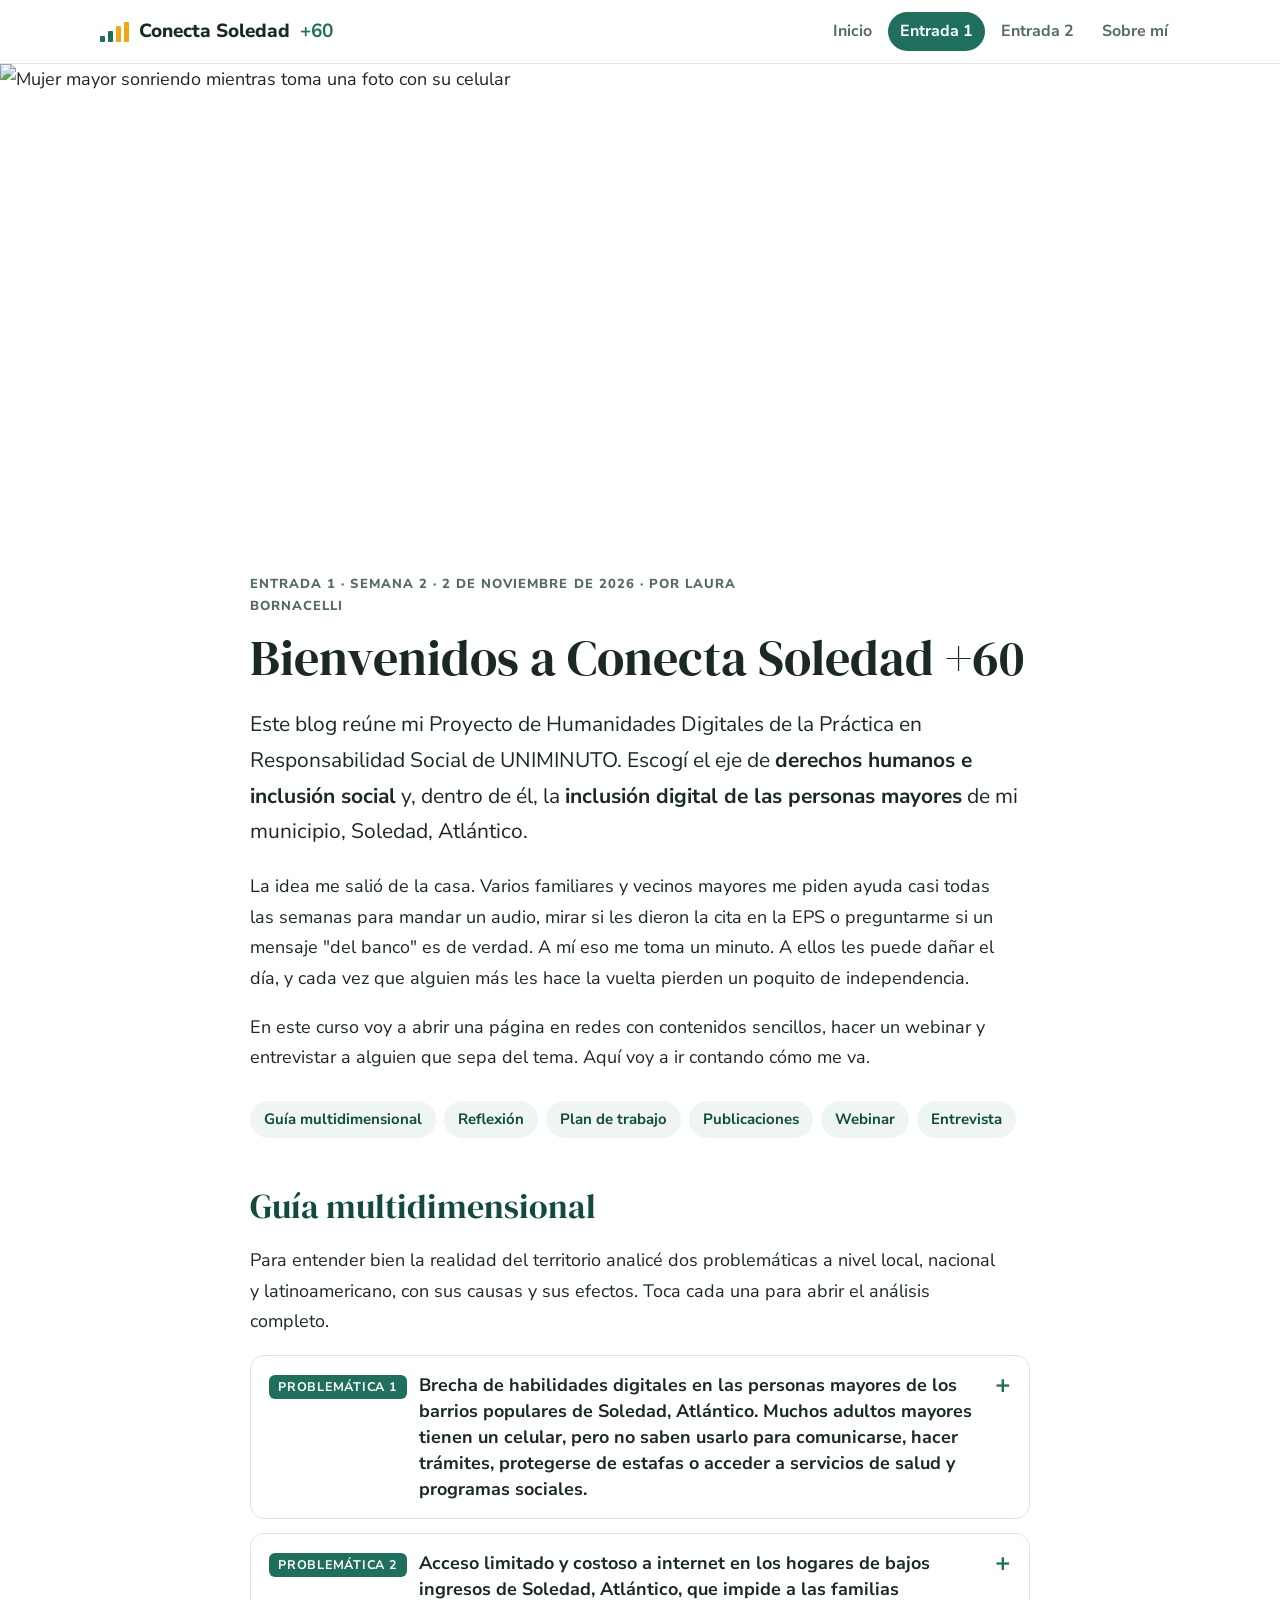
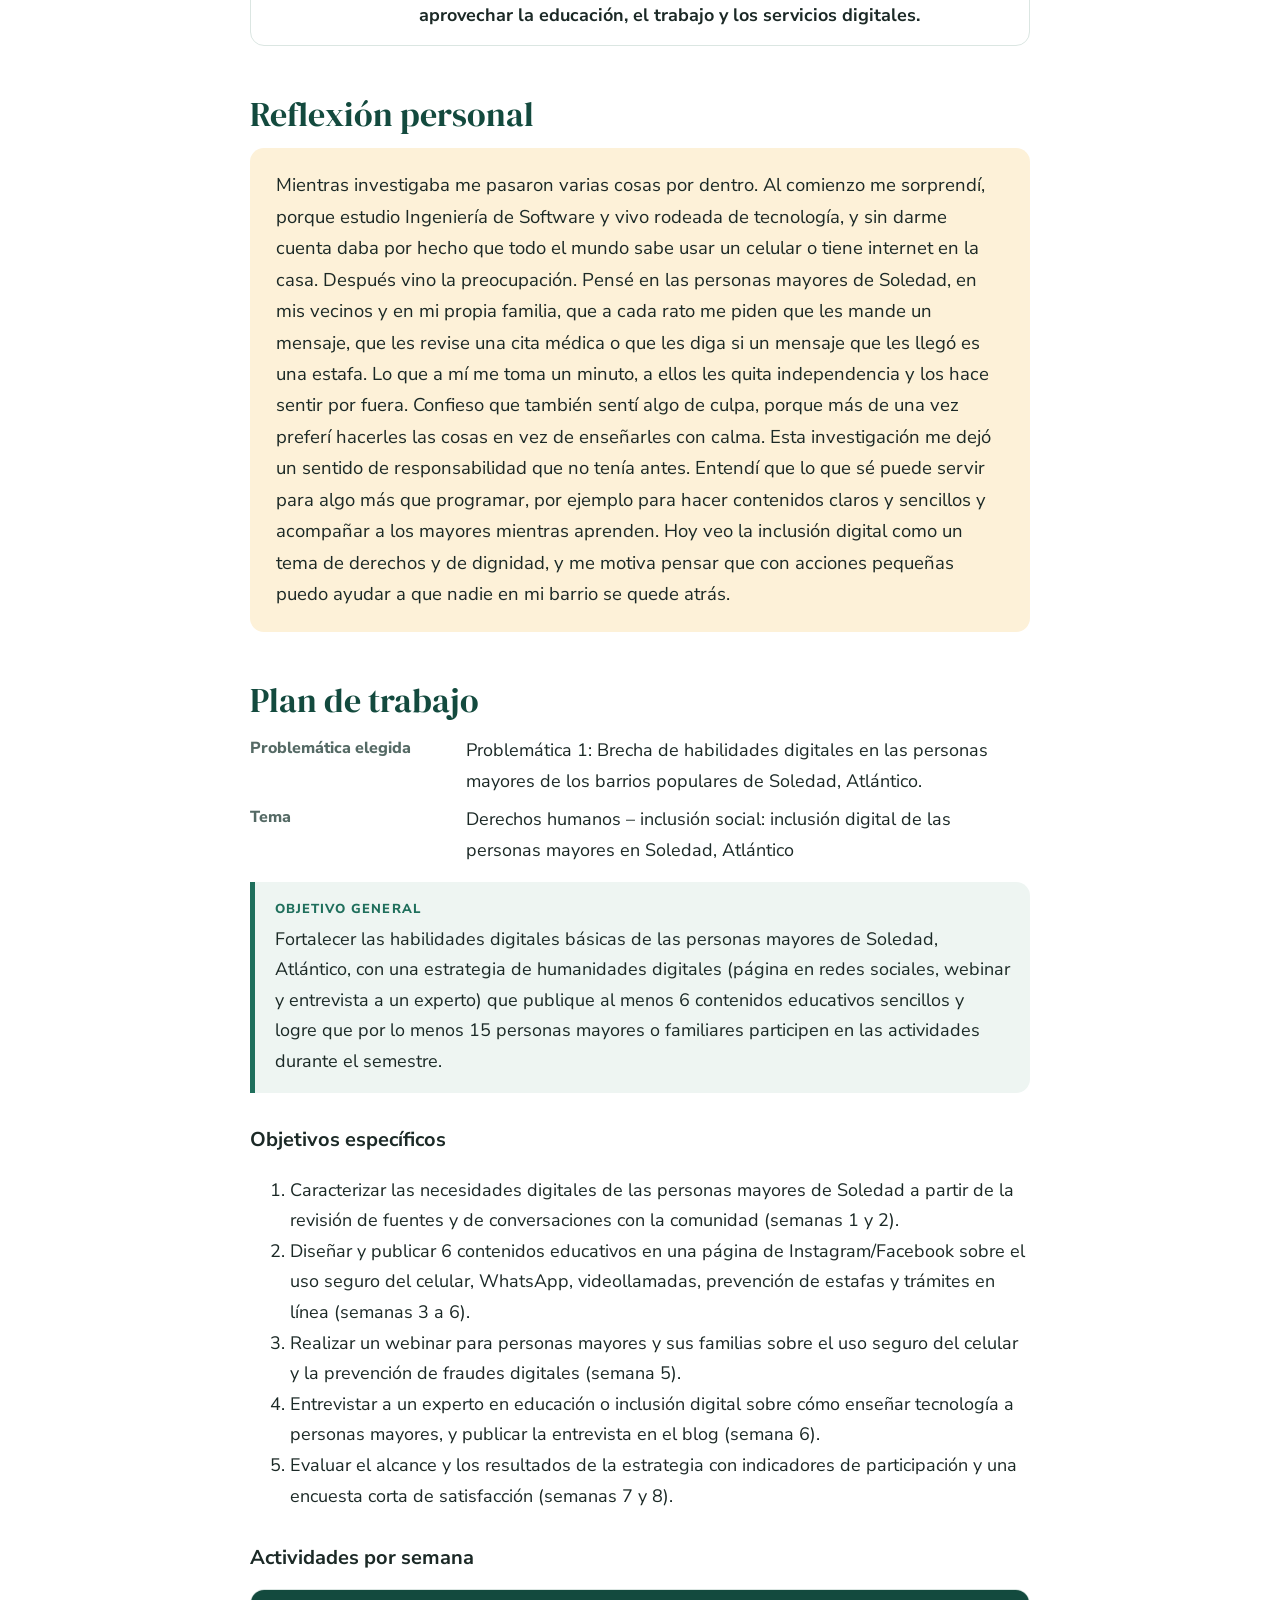
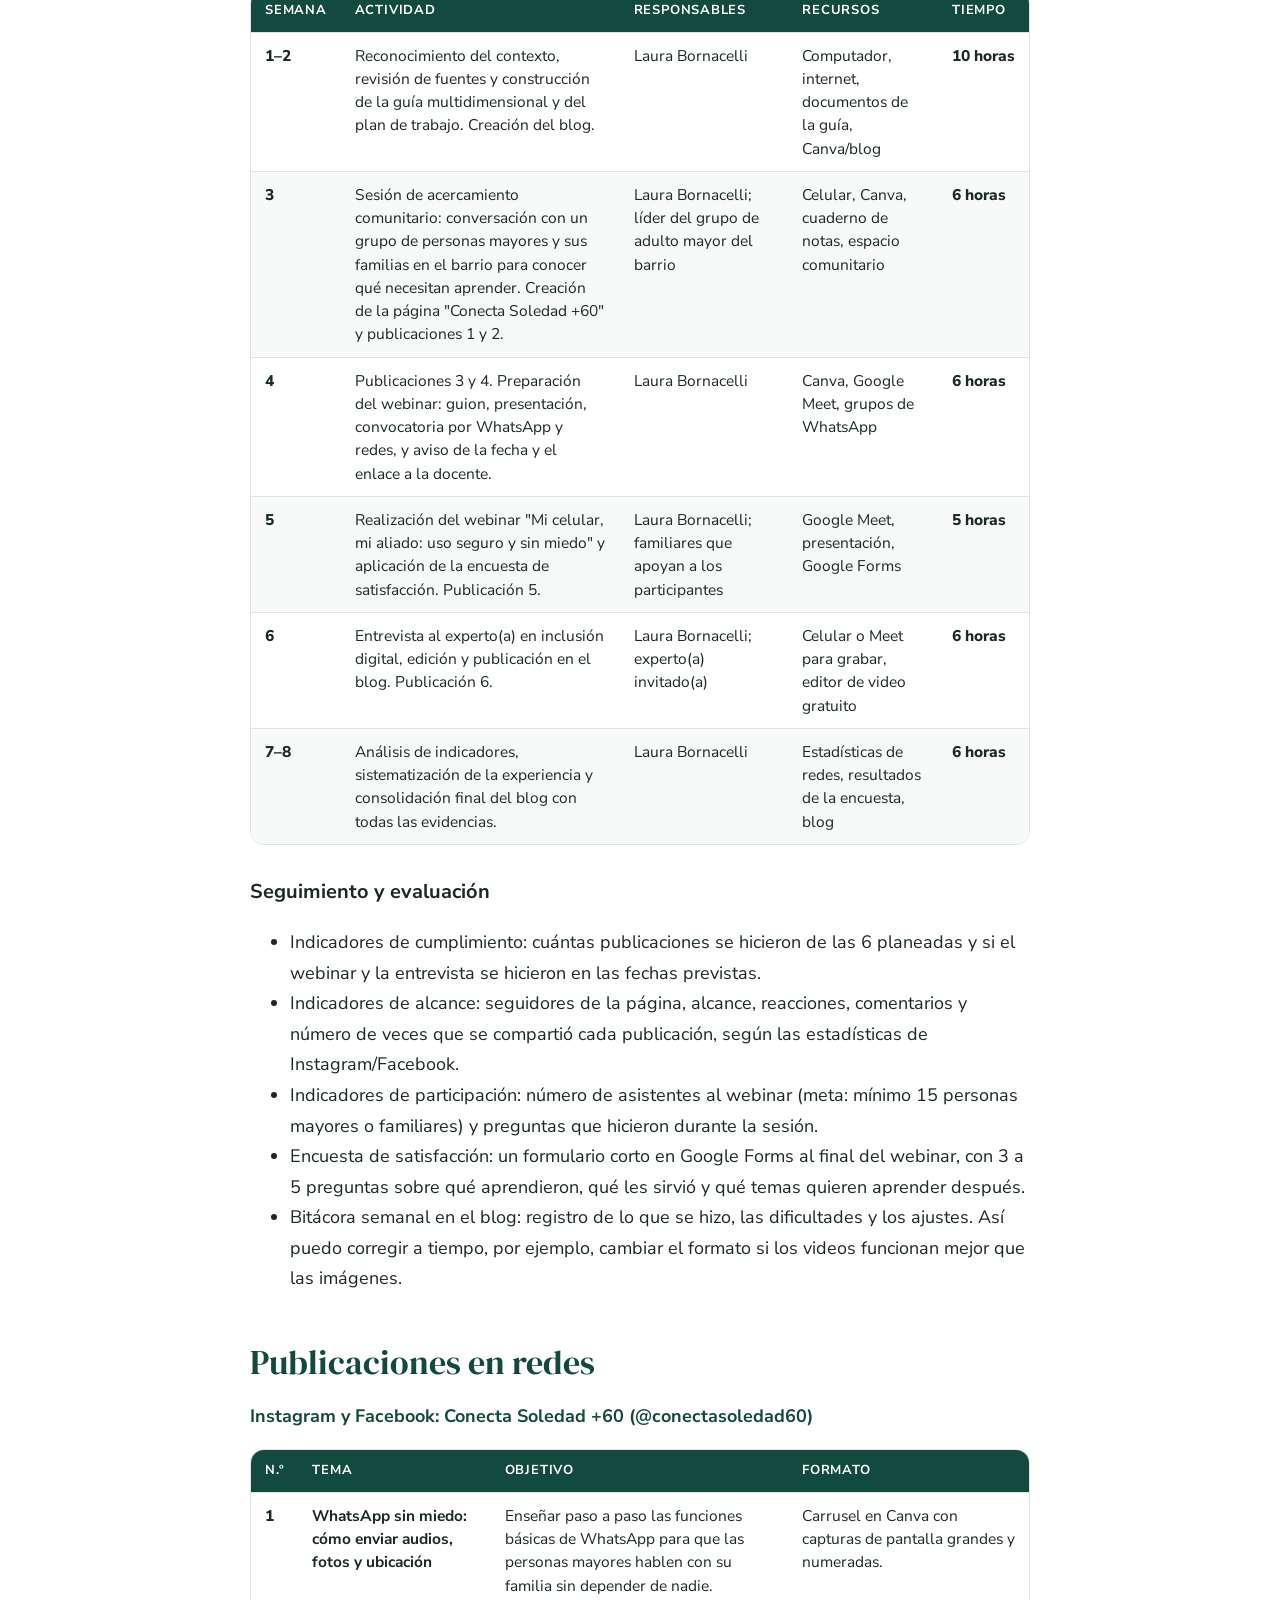
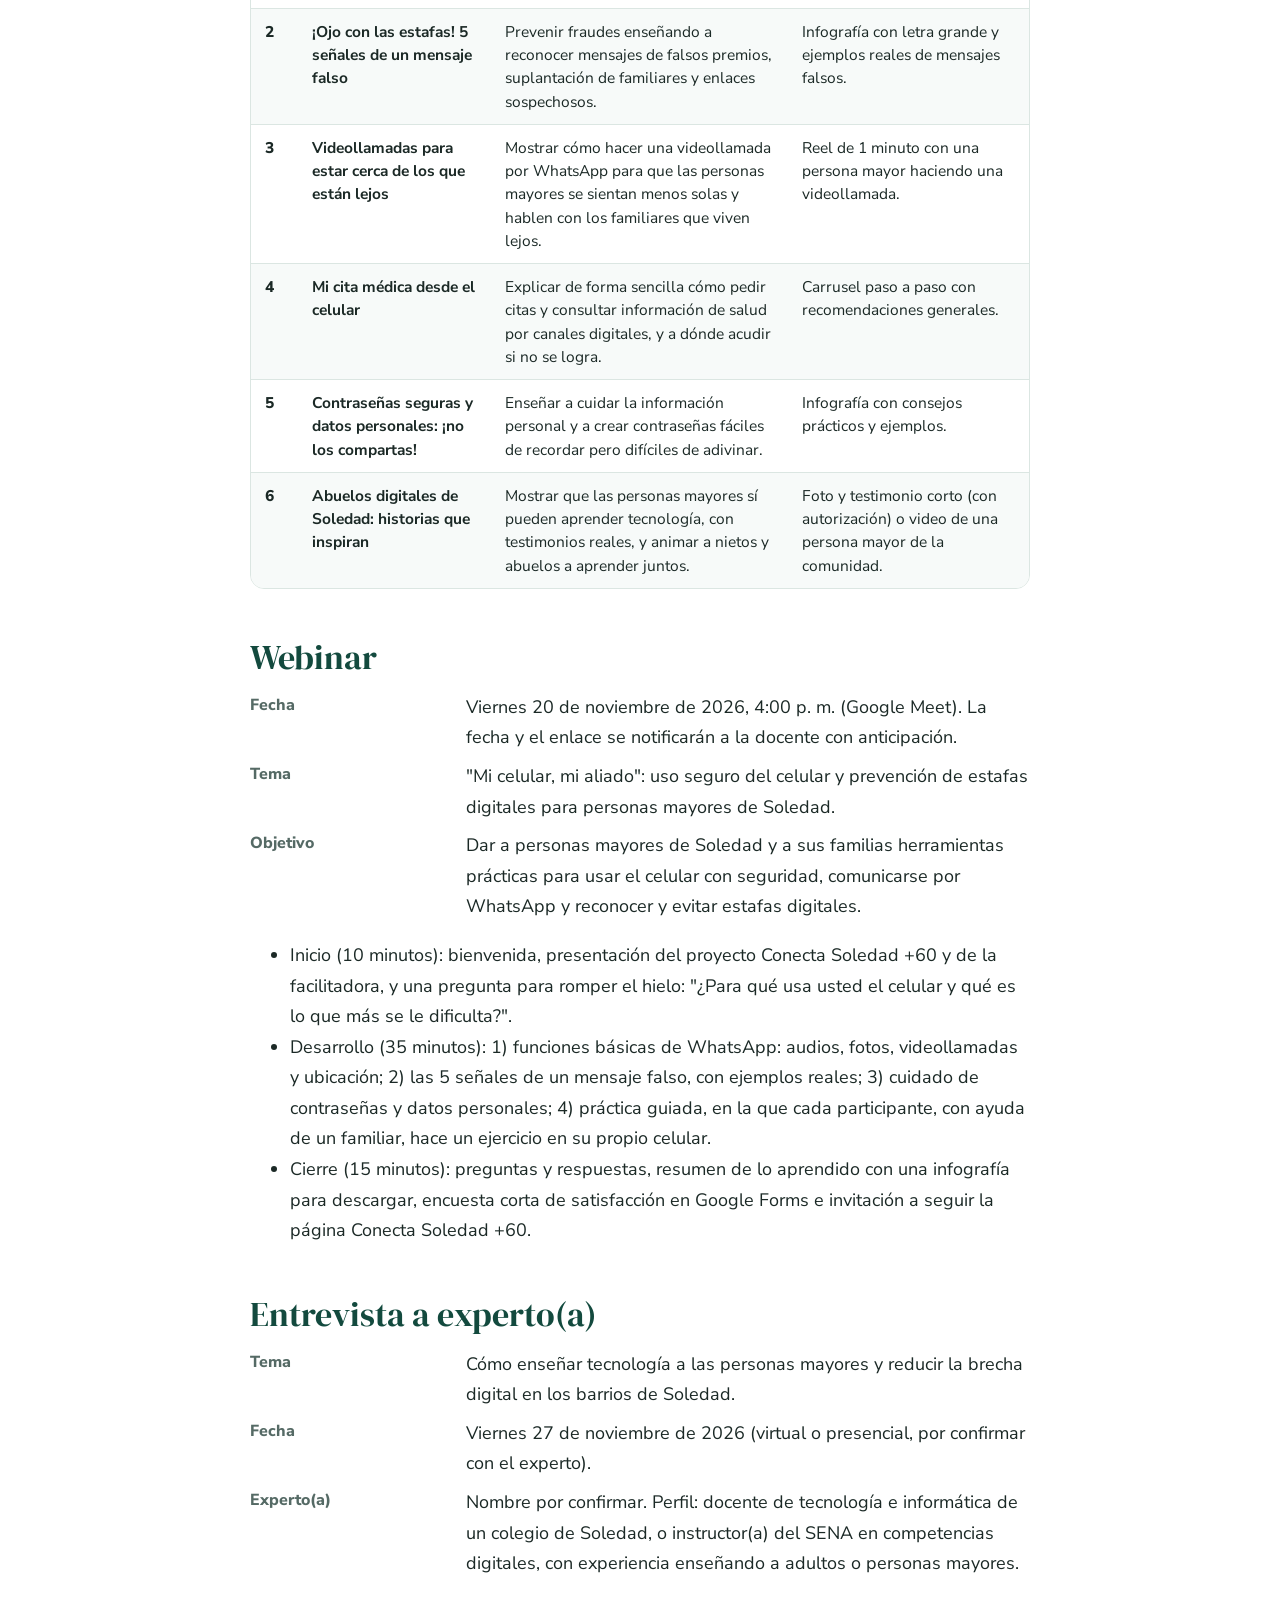
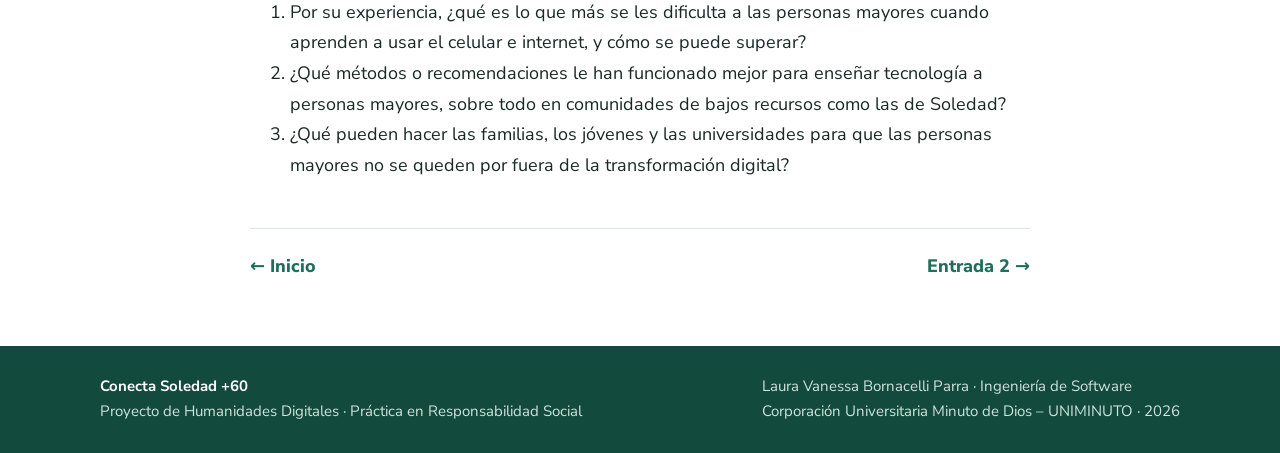
==== entrada-1.html @ 332c77a0 "Add files via upload" ====
<!doctype html>
<html lang="es">
<head>
<meta charset="utf-8">
<meta name="viewport" content="width=device-width, initial-scale=1">
<title>Entrada 1 · Conecta Soledad +60</title>
<meta name="description" content="Presentación del proyecto, guía multidimensional y plan de trabajo.">
<link rel="icon" href="img/avatar-laura.svg">
<link rel="preconnect" href="https://fonts.googleapis.com">
<link rel="preconnect" href="https://fonts.gstatic.com" crossorigin>
<link rel="stylesheet" href="https://fonts.googleapis.com/css2?family=DM+Serif+Display&family=Nunito+Sans:opsz,wght@6..12,400;6..12,600;6..12,700;6..12,800&display=swap">
<link rel="stylesheet" href="styles.css">
</head>
<body><header class="topbar"><div class="container topbar-in">
<a class="logo" href="index.html"><span class="signal" aria-hidden="true"><i></i><i></i><i></i><i></i></span>Conecta Soledad <b>+60</b></a>
<nav aria-label="Principal"><a href="index.html">Inicio</a><a href="entrada-1.html" aria-current="page">Entrada 1</a><a href="entrada-2.html">Entrada 2</a><a href="index.html#sobre-mi">Sobre mí</a></nav></div></header>
<header class="post-hero"><img src="img/adulta-mayor-celular.jpg" alt="Mujer mayor sonriendo mientras toma una foto con su celular"></header>
<main class="container post">
  <p class="meta">Entrada 1 · Semana 2 · 2 de noviembre de 2026 · Por Laura Bornacelli</p>
  <h1 class="post-title">Bienvenidos a Conecta Soledad +60</h1>
  <p class="lede">Este blog reúne mi Proyecto de Humanidades Digitales de la Práctica en Responsabilidad Social de UNIMINUTO. Escogí el eje de <strong>derechos humanos e inclusión social</strong> y, dentro de él, la <strong>inclusión digital de las personas mayores</strong> de mi municipio, Soledad, Atlántico.</p>
  <p>La idea me salió de la casa. Varios familiares y vecinos mayores me piden ayuda casi todas las semanas para mandar un audio, mirar si les dieron la cita en la EPS o preguntarme si un mensaje "del banco" es de verdad. A mí eso me toma un minuto. A ellos les puede dañar el día, y cada vez que alguien más les hace la vuelta pierden un poquito de independencia.</p>
  <p>En este curso voy a abrir una página en redes con contenidos sencillos, hacer un webinar y entrevistar a alguien que sepa del tema. Aquí voy a ir contando cómo me va.</p>

  <nav class="toc" aria-label="En esta entrada"><a href="#guia">Guía multidimensional</a><a href="#reflexion">Reflexión</a><a href="#plan">Plan de trabajo</a><a href="#publicaciones">Publicaciones</a><a href="#webinar">Webinar</a><a href="#entrevista">Entrevista</a></nav>

  <h2 id="guia">Guía multidimensional</h2>
  <p>Para entender bien la realidad del territorio analicé dos problemáticas a nivel local, nacional y latinoamericano, con sus causas y sus efectos. Toca cada una para abrir el análisis completo.</p>
  <details class="prob"><summary><span class="chip">Problemática 1</span><span>Brecha de habilidades digitales en las personas mayores de los barrios populares de Soledad, Atlántico. Muchos adultos mayores tienen un celular, pero no saben usarlo para comunicarse, hacer trámites, protegerse de estafas o acceder a servicios de salud y programas sociales.</span></summary><div class="prob-body"><h4>Análisis a nivel local</h4><p>Soledad es el segundo municipio con más habitantes del Atlántico y forma parte del área metropolitana de Barranquilla. Según las proyecciones del DANE con base en el Censo de 2018, en 2025 el municipio tiene cerca de 722.845 habitantes, y 85.724 de ellos tienen 60 años o más, es decir, alrededor del 11,9 % de la población (Telencuestas, 2025). Esa cifra la veo todos los días en mi barrio: abuelas y abuelos con ingresos bajos, muchas veces cuidando a los nietos, que usan el celular casi solo para recibir llamadas o para ver los mensajes que alguien más les abre.</p>
<p>Aquí el celular llegó a casi todas las casas, pero saber usarlo no llegó al mismo tiempo. En las filas de los bancos, de las EPS o de la alcaldía es normal ver a una persona mayor pidiéndole a un desconocido que le ayude a revisar un mensaje, bajar una aplicación o leer un código de verificación. Eso es más que una incomodidad. Por esa dependencia pierden citas médicas, no se enteran a tiempo de los pagos de subsidios y caen en estafas por llamada o por WhatsApp, que en la región Caribe se han vuelto muy comunes.</p>
<p>Un ejemplo claro es la manera como se manejan los programas sociales en el municipio. En 2024, la Alcaldía de Soledad hizo jornadas de inscripción al programa de adulto mayor en cada barrio, con la estrategia &quot;Pisando Firme&quot; de la Secretaría de Gestión Social, y atendió de forma presencial en canchas y espacios comunitarios (El Heraldo, 2024). Me parece una buena decisión, porque lleva el Estado hasta la comunidad. Pero también deja ver algo: muchas personas mayores no podrían hacer ese trámite por internet. Mientras el país pasa a lo digital los servicios de salud, pensiones, subsidios y bancos, quienes no manejan estas herramientas se van quedando atrás.</p>
<p>Los datos del departamento muestran que el acceso todavía está incompleto. Según la Encuesta Nacional de Calidad de Vida 2024 del DANE, en el Atlántico alrededor del 58,9 % de los hogares tiene conexión a internet, mientras que el promedio nacional es de 65,6 % (DANE, 2025). Dicho de otra forma, cerca de cuatro de cada diez hogares del departamento no tienen internet fijo ni móvil en la casa. En un municipio como Soledad, con tanta gente y con tantos barrios de estratos 1 y 2, la falta de conexión se suma a la falta de habilidades, y el golpe es más duro para quienes ya tienen menos oportunidades.</p>
<p>Hay que reconocer que también existen esfuerzos del Estado. De acuerdo con el Ministerio TIC, Soledad tiene 4.804 hogares conectados por el programa Mi Casa Bacana Digital y ha recibido 823 computadores y 18 laboratorios de innovación para colegios (MinTIC, 2026). El problema es que esos programas piensan sobre todo en los hogares y en los estudiantes. Las personas mayores casi nunca son el centro. Una abuela puede vivir en una casa con internet y aun así no saber hacer una videollamada, ver el resultado de un examen o darse cuenta de que un mensaje es falso. Sunkel y Ullmann (2019) lo dicen claramente: tener acceso en el hogar no garantiza el uso.</p>
<p>De lo que pude revisar, saco cuatro hallazgos sobre Soledad. El primero es la dependencia. Muchas personas mayores necesitan a un hijo, a un nieto o a un vecino para cualquier gestión en el celular, y eso les quita autonomía y privacidad, porque terminan entregando contraseñas y datos personales. El segundo es el riesgo de estafa: si no reconocen un enlace sospechoso, un falso premio o un mensaje de alguien que se hace pasar por un familiar, son presa fácil. El tercero es el aislamiento. Quien no sabe hacer una videollamada pierde contacto con los hijos o nietos que se fueron a otra ciudad o a otro país, algo muy frecuente en una población que ha vivido desplazamiento y migración. El cuarto es que quedan por fuera de servicios, porque las citas médicas, las autorizaciones, los certificados y los pagos se hacen cada vez más por aplicaciones y páginas web.</p>
<p>Hay además un lado emocional que no se puede dejar por fuera. Cuando uno habla con personas mayores, es común oír cosas como &quot;eso no es para mí&quot;, &quot;ya estoy muy viejo para aprender&quot; o &quot;me da miedo dañar el celular&quot;. Ese miedo y la poca confianza en sí mismos pesan tanto como no tener plan de datos. Por eso no veo esta problemática como algo puramente técnico. Tiene que ver con la dignidad de las personas, con sus derechos y con su participación en la vida social.</p>
<p>La Ruta de Innovación Social de UNIMINUTO plantea que el primer paso para cambiar una realidad es entender el problema junto con la comunidad que lo vive, teniendo en cuenta lo que saben y lo que de verdad necesitan (Pacheco Duarte et al., 2022). En Soledad, eso significa escuchar a las personas mayores, a sus familias y a los líderes de los grupos de adulto mayor de los barrios para saber qué quieren aprender primero. Reyna Cruz et al. (2019) también explican que los problemas sociales son complejos y necesitan la mirada de varias disciplinas. En este caso se juntan varias: la ingeniería de software conoce las herramientas y sabe si son fáciles de usar; la gerontología explica cómo aprenden las personas mayores; la comunicación ayuda a hacer mensajes claros, y el derecho recuerda que el acceso a la información es un derecho humano.</p>
<p>Para cerrar este análisis local, creo que la brecha digital de las personas mayores en Soledad no se explica por la falta de aparatos. Lo que más falta es saber usarlos, sentirse capaz y tener a alguien que acompañe con paciencia. Eso les quita autonomía, los pone en riesgo y los aleja de servicios básicos. A la vez, abre una oportunidad concreta: desde las humanidades digitales y la responsabilidad social universitaria se pueden hacer contenidos sencillos, cercanos y con el lenguaje de la gente del barrio, que ayuden a acortar esa distancia.</p>
<h4>Análisis a nivel nacional</h4><p>En Colombia la conectividad ha crecido bastante en los últimos diez años, pero el avance no ha sido igual para todas las edades, regiones e ingresos. Según el boletín técnico de Tecnologías de la Información y las Comunicaciones en hogares del DANE, en 2024 el 65,6 % de los hogares del país tenía conexión a internet. En las cabeceras municipales la cifra sube al 72,5 %, y en los centros poblados y zonas rurales dispersas baja al 41,9 % (DANE, 2025). En cuanto a las personas de cinco años y más, el 79,3 % usó internet durante el último año, así que todavía uno de cada cinco colombianos sigue desconectado.</p>
<p>Al mirar quiénes son esos desconectados, las personas mayores aparecen entre los más afectados. Un análisis de la Asociación Nacional de Instituciones Financieras (ANIF), reseñado por Bloomberg Línea, muestra que el porcentaje de mayores de 55 años sin acceso a internet bajó del 65,7 % en 2018 al 41,2 % en 2024 (Suárez, 2025). Es un avance grande, pero también quiere decir que cuatro de cada diez personas de ese grupo siguen sin conectarse, mucho más que los jóvenes y los adultos en edad de trabajar.</p>
<p>Cuando se miden las habilidades, y no solo el acceso, el problema se ve todavía más. El mismo análisis dice que en 2024 solo el 15,8 % de los mayores de 55 años sabía usar el comando de copiar y pegar, y apenas el 9,4 % sabía usar fórmulas en una hoja de cálculo. Entre los jóvenes de 18 a 24 años, esas habilidades superan el 60 % y el 42 %, respectivamente (Suárez, 2025). La brecha ya no es solo de conexión. Es de competencias, y eso impide usar la tecnología para estudiar, trabajar, hacer trámites o cuidarse en línea.</p>
<p>Las razones de la desconexión me parecieron muy reveladoras. Entre las personas de cinco años y más que no usaron internet, la razón más mencionada fue &quot;no sabe usarlo&quot;, con un 56,5 % en todo el país. Después vienen el costo (50,8 %) y no considerarlo necesario (48,9 %) (DANE, 2025). En los hogares sin conexión, el costo es la barrera principal, con un 45 %, y el 27,7 % dice que no lo considera necesario. O sea que además del problema de plata hay un problema cultural y de formación: mucha gente no le ve el valor a la tecnología porque nadie le ha mostrado cómo le puede servir en su vida diaria.</p>
<p>A todo esto se suma que Colombia está envejeciendo. Cada vez hay más personas mayores, porque la gente vive más años y nacen menos niños. Al mismo tiempo, el Estado y las empresas están pasando sus servicios a lo digital: las EPS dan las citas por aplicación, los bancos empujan las billeteras digitales, los subsidios se consultan en páginas web y muchas entidades ya no atienden en persona. Si ese cambio no viene con formación, las personas mayores pueden quedar por fuera de servicios que antes usaban sin ningún problema.</p>
<p>En cuanto a las leyes, Colombia tiene herramientas que respaldan la inclusión digital. La Ley 1341 de 2009 pone el acceso a las TIC como principio orientador del Estado. La Ley 2108 de 2021 reconoce el acceso a internet como un servicio público esencial. La Ley 1251 de 2008 busca proteger, promover y defender los derechos de los adultos mayores. Y con la Ley 2055 de 2020, el país aprobó la Convención Interamericana sobre la Protección de los Derechos Humanos de las Personas Mayores, que reconoce su derecho a la educación, a la participación y al acceso a la información en igualdad de condiciones. Aun así, en la práctica estas normas se cumplen poco, sobre todo en los municipios y barrios con menos recursos.</p>
<p>Entre las iniciativas nacionales están los programas del Ministerio TIC para conectar hogares vulnerables y colegios, y los cursos de formación digital del SENA. En el Atlántico, por ejemplo, la estrategia SenaTIC reporta 15.000 personas certificadas, la mayoría en Barranquilla (MinTIC, 2026). Lo que noto es que estos procesos suelen estar pensados para jóvenes o para personas en edad de trabajar. Los contenidos y los ritmos no siempre se ajustan a las personas mayores, a su vista, a la precisión de sus dedos o a su forma de aprender. Por eso sigue habiendo un vacío: casi no hay alfabetización digital hecha específicamente para ellos.</p>
<p>Otro punto importante a nivel nacional es que los fraudes digitales han aumentado. Las estafas por mensajes de texto, llamadas y redes sociales le llegan a todo el mundo, pero las personas mayores son más vulnerables, porque suelen confiar en mensajes que parecen oficiales y no siempre conocen las señales de alerta. Eso les genera desconfianza, y muchas veces terminan rechazando la tecnología por completo. Así el círculo de exclusión se vuelve más difícil de romper.</p>
<p>Por último, la pandemia de COVID-19 dejó muy clara la importancia de la inclusión digital. En los confinamientos, las videollamadas, la telemedicina y las compras por internet se volvieron indispensables. Muchas personas mayores en Colombia pasaron esos meses aisladas, sin poder hablar con su familia ni acceder a servicios. De ahí quedó una lección: la conectividad y las habilidades digitales ya no son un lujo, son una condición para ejercer derechos básicos. Visto así, lo que pasa en Soledad no es un caso aislado. Es la versión local de una brecha que existe en todo el país y que necesita respuestas comunitarias, educativas y cercanas a la gente.</p>
<h4>Análisis a nivel latinoamericano</h4><p>En América Latina, la Comisión Económica para América Latina y el Caribe (CEPAL) ha estudiado la brecha digital de las personas mayores y la considera una de las desigualdades más visibles de esta época. En su artículo &quot;Las personas mayores de América Latina en la era digital: superación de la brecha digital&quot;, Sunkel y Ullmann (2019) analizan encuestas de hogares de varios países de la región. Su conclusión es que las personas de 60 años y más son el grupo de edad que menos usa internet en todos los países que tienen información disponible.</p>
<p>La diferencia entre generaciones es enorme. Según ese estudio, en El Salvador y Honduras los jóvenes de 15 a 29 años tienen más de siete veces más probabilidad de usar internet que las personas mayores. En México la proporción es de cerca de ocho veces, y en Ecuador llega casi a nueve (Sunkel &amp; Ullmann, 2019). Con estos datos se entiende que la edad es uno de los factores que más pesan en la exclusión digital, junto con el nivel educativo, el ingreso y el lugar donde se vive.</p>
<p>Hay otro hallazgo de la CEPAL que me llamó mucho la atención. En varios países, entre ellos Ecuador, El Salvador, México, Paraguay y Perú, el porcentaje de personas mayores que usan computador es menor que el de personas mayores que viven en hogares que tienen uno (Sunkel &amp; Ullmann, 2019). Es decir, que el aparato esté en la casa no significa que la persona mayor lo use. Esto coincide con lo que veo en Soledad: el celular está en la casa, pero muchas veces faltan las habilidades, la confianza y alguien que acompañe.</p>
<p>El mismo estudio trae un dato esperanzador. Aunque en la región son pocas las personas mayores que usan internet, las que aprenden se vuelven usuarias frecuentes, y la mayoría se conecta todos los días. Lo usan sobre todo para buscar información y comunicarse, y muchas también para entretenerse viendo videos o escuchando música (Sunkel &amp; Ullmann, 2019). Para mí esto demuestra que, cuando logran pasar las primeras barreras, la tecnología entra en su vida y les sirve de verdad.</p>
<p>Con la pandemia de COVID-19 esta desigualdad quedó todavía más expuesta. En su informe especial &quot;Universalizar el acceso a las tecnologías digitales para enfrentar los efectos del COVID-19&quot;, la CEPAL (2020) advirtió que alrededor de 40 millones de hogares de la región no tenían conexión a internet y que cerca de un tercio de la población tenía acceso limitado o nulo a las tecnologías digitales. El organismo señaló que la brecha golpea más a los hogares de menores ingresos, a las zonas rurales y a las personas mayores. Por eso propuso una canasta básica digital, con un dispositivo, un plan de conexión y formación, para que los hogares desconectados pudieran incluirse.</p>
<p>A esto se suma que la población latinoamericana está envejeciendo rápido, más rápido de lo que envejeció Europa en su momento. En pocas décadas habrá muchas más personas mayores viviendo en sociedades donde casi todo pasa por lo digital. Si no se hace algo desde ahora, la brecha digital puede convertirse en otra forma de exclusión social, con efectos en la salud, la economía y la participación ciudadana de millones de personas.</p>
<p>Desde los derechos humanos, la Convención Interamericana sobre la Protección de los Derechos Humanos de las Personas Mayores, que la Organización de los Estados Americanos adoptó en 2015, es el primer instrumento de la región dedicado específicamente a este grupo. La convención dice que las personas mayores tienen derecho a la educación durante toda la vida, a la participación y a la accesibilidad, incluido el acceso a las nuevas tecnologías de la información y las comunicaciones. Esto va en la misma línea de la Declaración Universal de los Derechos Humanos (Naciones Unidas, 1948), que reconoce el derecho de toda persona a la educación y a recibir información.</p>
<p>En varios países de la región ya hay experiencias interesantes para cerrar esta brecha. Hay talleres en los que jóvenes les enseñan a personas mayores, programas municipales de alfabetización digital en centros comunitarios y universidades que conectan a sus estudiantes con grupos de adultos mayores. Lo que tienen en común es que parten de una idea sencilla: la tecnología se aprende mejor acompañado, con paciencia, con ejemplos de la vida diaria y con materiales pensados para quien aprende.</p>
<p>Revisar el panorama latinoamericano me ayudó a entender que lo que pasa en Soledad hace parte de algo más grande. En toda la región aparecen las mismas barreras: el costo, la falta de habilidades, el miedo y unas aplicaciones poco amigables. Por eso las soluciones locales pueden aprender de lo que se ha hecho en otros países y, a la vez, aportar sus propios aprendizajes. La Ruta de Innovación Social de UNIMINUTO plantea que las innovaciones sociales nacen en un territorio concreto, pero se pueden escalar y replicar cuando demuestran que funcionan (Pacheco Duarte et al., 2022). Una estrategia de contenidos digitales sencillos y de acompañamiento entre generaciones en Soledad puede ser un aporte pequeño a una necesidad que comparte toda América Latina.</p>
<h4>Causas</h4><p>La falta de habilidades digitales en las personas mayores de Soledad no tiene una sola causa. Al revisar el tema encontré razones históricas, socioculturales, políticas y económicas que se mezclan entre sí. Esto coincide con lo que plantean Reyna Cruz et al. (2019): los problemas sociales casi nunca se explican desde una sola disciplina, y para entenderlos hay que cruzar varias miradas.</p>
<p><strong>Causas históricas.</strong> Quienes hoy tienen más de 60 años crecieron sin computadores en la casa y sin internet. Aprendieron con cuaderno, tablero y mucha memoria, y eso cuando pudieron estudiar, porque en la región Caribe y en el campo muchos no terminaron la primaria. La tecnología digital se volvió masiva en los años 2000 y 2010, cuando la mayoría de ellos ya había salido del colegio y, en muchos casos, también del trabajo formal. Nunca tuvieron un salón de clase o una oficina donde les tocara aprender a usarla. A esto se suma la historia propia de Soledad. El municipio creció muy rápido y sin mucha planeación, recibiendo durante décadas a familias desplazadas por el conflicto armado desde otros departamentos del Caribe y, en los últimos años, a población migrante. Muchos de los abuelos que hoy viven en los barrios llegaron así, con vidas difíciles en las que la prioridad era conseguir trabajo, comida y un techo. Aprender a manejar un computador no estaba en la lista.</p>
<p><strong>Causas socioculturales.</strong> En el día a día se repite la idea de que la tecnología es cosa de jóvenes. &quot;Eso es para los muchachos&quot; o &quot;a mi edad ya no aprendo&quot; son frases que he escuchado muchas veces en mi propio barrio. Es una forma de edadismo, y lo más triste es que muchas veces los mismos mayores se la creen. Las familias también contribuyen sin querer: por afán o por falta de paciencia, es más rápido hacerle el trámite al abuelo que enseñarle a hacerlo. Además está el miedo. Miedo a equivocarse, a dañar el celular, a que les roben la plata, y también la pena de preguntar lo mismo dos veces. El envejecimiento trae sus propias dificultades, porque la vista se cansa, el oído baja y los dedos ya no tienen la misma precisión para tocar botones pequeños. Y las aplicaciones no ayudan mucho. Tienen letra diminuta, palabras en inglés, demasiados pasos y cambian de diseño cada vez que se actualizan.</p>
<p><strong>Causas políticas.</strong> En el papel, Colombia tiene leyes que protegen tanto el acceso a las TIC como los derechos de las personas mayores, entre ellas la Ley 1341 de 2009, la Ley 1251 de 2008 y la Ley 2108 de 2021. El problema está en cómo se han aplicado. Las políticas de conectividad se han enfocado sobre todo en infraestructura, es decir, en redes, antenas y equipos, y en la población escolar. Programas como Mi Casa Bacana Digital o la entrega de computadores a los colegios son útiles (MinTIC, 2026), pero la formación digital para personas mayores no ha recibido ni la misma atención ni el mismo presupuesto. En el municipio, la oferta para el adulto mayor gira alrededor de subsidios, alimentación, salud y recreación. Es raro encontrar un programa permanente que les enseñe a usar el celular. Por otro lado, muchas entidades digitalizaron sus trámites sin dejar un canal alternativo ni ofrecer acompañamiento, así que la carga de adaptarse quedó toda en el ciudadano.</p>
<p><strong>Causas económicas.</strong> La plata atraviesa todo el problema. Según el DANE (2025), el costo es la principal razón por la que los hogares colombianos no tienen internet: la menciona el 45 % de los hogares sin conexión. También es una de las razones más citadas por las personas que no usan internet (50,8 %). En Soledad gran parte de la población vive en barrios de estratos 1 y 2, donde abunda el trabajo informal. Muchos adultos mayores no tienen pensión y viven de un subsidio o de lo que les dan los hijos. En esas condiciones, pagar un plan de datos o comprar un celular nuevo compite con la comida, los medicamentos y los recibos de servicios públicos, y casi siempre pierde. Por eso es común que tengan teléfonos viejos o heredados, con poca memoria, en los que ni siquiera se pueden instalar las aplicaciones que piden las EPS o los bancos. Hasta ir a un curso cuesta, porque hay que pagar el transporte y no todos pueden.</p>
<p>Estas causas están conectadas. Como no tuvieron oportunidades de estudio en el pasado, hoy sienten inseguridad frente a lo nuevo. Como no hay programas pensados para ellos, no tienen dónde aprender. Y como el dinero no alcanza, tampoco tienen buenos equipos ni conexión. Se forma un círculo: quien no sabe usar la tecnología no la usa, y quien no la usa nunca aprende.</p>
<p>La teoría del cambio del Proyecto Social de Formación y la Ruta de Innovación Social de UNIMINUTO insisten en atacar las causas y no quedarse en los síntomas (Pacheco Duarte et al., 2022). Pensando en eso, cada causa sugiere una respuesta distinta. Contra el prejuicio de que &quot;los viejos no pueden&quot;, sirve mostrar a personas mayores reales usando el celular con éxito. Contra el vacío de las políticas, el proyecto puede poner el tema sobre la mesa e invitar a las instituciones a incluir a este grupo en sus programas. Frente a la falta de recursos, se puede enseñar a aprovechar herramientas gratuitas, zonas wifi públicas y programas del Estado que ya existen. Y frente al rezago histórico, lo que más funciona es enseñar con palabras sencillas, paso a paso y respetando el ritmo de cada quien.</p>
<p>Entender las causas también me sirvió para dejar de culpar a las personas mayores. La brecha digital no es pereza ni falta de capacidad. Es el resultado de una historia de desigualdad, de una cultura que discrimina por la edad, de políticas a medias y de una economía que no les alcanza. Partir de ahí permite plantear una intervención respetuosa, basada en derechos y construida en diálogo con la comunidad.</p>
<h4>Efectos</h4><p>No saber usar un celular parece un problema pequeño, pero sus consecuencias llegan lejos. Se sienten en lo social, en lo cultural, en lo ambiental y en lo político, y no solo en Soledad, también en el resto del país y de América Latina.</p>
<p><strong>Efectos sociales.</strong> Lo primero que se pierde es la autonomía. Una persona mayor que no maneja las herramientas digitales necesita a alguien para pedir una cita médica, consultar un subsidio, pagar un recibo o hacer una transferencia. Depender de otros para todo termina afectando la autoestima, y muchos llegan a sentirse inútiles. También crece el aislamiento. En Soledad muchas familias tienen hijos o nietos que se fueron a otras ciudades o a otro país, y si el abuelo no sabe hacer una videollamada, pierde el contacto con ellos. Está además el tema de las estafas: las personas mayores caen con frecuencia en mensajes y llamadas falsas, y eso les cuesta dinero y les deja mucho miedo. En salud, la exclusión digital complica pedir citas, ver resultados o recibir recordatorios, lo que puede retrasar un tratamiento. Si se piensa en millones de personas en Colombia y en la región, el impacto es enorme. La CEPAL ha señalado que la falta de acceso a las tecnologías digitales profundiza las desigualdades que ya existen (CEPAL, 2020).</p>
<p><strong>Efectos culturales.</strong> Cuando los mayores quedan por fuera de lo digital, se rompe parte del diálogo entre generaciones. Los jóvenes se informan, se comunican y se expresan en redes sociales, y si los abuelos no están ahí, sus historias y lo que saben no entran en la memoria que hoy se construye en internet. En el Caribe colombiano, donde los mayores son los que cuentan las historias del pueblo, enseñan las recetas y guardan la música y las costumbres, eso es una pérdida grande. Además se refuerza la idea de que la vejez es una etapa pasiva, alejada de todo lo moderno. Pasa lo contrario cuando una persona mayor aprende a usar la tecnología. Puede grabar sus relatos, subir fotos viejas del barrio o compartir una receta en un video, y así ayuda a que la comunidad no pierda su identidad.</p>
<p><strong>Efectos ambientales.</strong> Este efecto se nota menos, pero existe. Quien no puede hacer un trámite por internet tiene que ir en persona, y eso significa más viajes en bus o en mototaxi, más papel impreso y más filas. También pasa que, por no saber qué hacer con los aparatos viejos, la gente los guarda en un cajón o los bota con la basura común, lo que aumenta el problema de los residuos electrónicos. Y hay algo más práctico: quien no recibe información digital tampoco se entera a tiempo de las alertas por lluvias, inundaciones o emergencias. En Soledad eso importa, porque el municipio está cerca del río Magdalena y en temporada de lluvias los arroyos son un peligro real.</p>
<p><strong>Efectos políticos.</strong> La brecha digital también limita la participación ciudadana. Hoy muchas convocatorias, consultas públicas, rendiciones de cuentas y noticias sobre decisiones de gobierno se publican por internet. Una persona mayor que no accede a esos canales tiene menos posibilidades de informarse, opinar y reclamar sus derechos. Además queda más expuesta a la desinformación, porque no siempre sabe cómo verificar si una noticia es falsa, y eso puede influir en sus decisiones, incluso a la hora de votar. A nivel regional, la CEPAL ha advertido que la exclusión digital termina siendo una forma de exclusión social y ciudadana (CEPAL, 2020). Por su parte, la Convención Interamericana sobre los Derechos de las Personas Mayores reconoce que tienen derecho a participar plenamente en la vida pública.</p>
<p>Todo esto termina afectando la dignidad y los derechos de las personas mayores. En Soledad se ve en la dependencia, la soledad, las estafas y las vueltas para acceder a los servicios. En Colombia, en millones de personas mayores que quedan por fuera de la digitalización del Estado. Y en América Latina, en una desigualdad que crece al mismo ritmo que envejece la población. Por eso pienso que cerrar esta brecha es una cuestión de justicia social más que de tecnología, y que tiene todo que ver con la responsabilidad social de la universidad.</p></div></details>
  <details class="prob"><summary><span class="chip">Problemática 2</span><span>Acceso limitado y costoso a internet en los hogares de bajos ingresos de Soledad, Atlántico, que impide a las familias aprovechar la educación, el trabajo y los servicios digitales.</span></summary><div class="prob-body"><h4>Análisis a nivel local</h4><p>La segunda problemática que identifiqué en Soledad tiene que ver con algo más básico que las habilidades: poder conectarse. La primera problemática habla de saber usar la tecnología; esta habla de tener cómo usarla. Soledad tiene una población proyectada de 722.845 habitantes en 2025 (Telencuestas, 2025), y la mayoría vive en barrios populares de estratos 1 y 2. Muchos de esos barrios nacieron de procesos de urbanización informal. Ahí la conexión suele depender de recargas de datos por días, de redes que se comparten entre vecinos o de los puntos wifi de parques y colegios.</p>
<p>Los datos del departamento ayudan a ver el tamaño del problema. Según el DANE (2025), el Atlántico tiene alrededor del 58,9 % de hogares con conexión a internet, por debajo del promedio nacional de 65,6 %. Dicho de otra forma, cerca de cuatro de cada diez hogares del departamento no tienen internet. Soledad es uno de los municipios del área metropolitana con más hogares de bajos ingresos, así que es razonable pensar que una buena parte de esa población desconectada vive en sus barrios.</p>
<p>El obstáculo principal es el costo. En todo el país, el 45 % de los hogares sin internet dice que no lo tiene porque es muy caro, y en las cabeceras urbanas la cifra sube al 50 % (DANE, 2025). En Soledad muchas familias viven del rebusque: ventas ambulantes, mototaxismo, trabajo doméstico, tiendas de barrio. Con esos ingresos, una factura mensual de internet fijo queda de última, después de la comida, el arriendo y los servicios. Por eso tantas familias compran paquetes prepago de datos. Salen más caros por megabyte y se acaban rápido cuando hay que ver clases, videos o trabajar.</p>
<p>Además está la calidad del servicio. En algunos sectores del municipio la cobertura de los operadores es irregular y la señal se cae seguido, sobre todo en los barrios de la periferia que crecieron hace poco. Eso afecta a los estudiantes que tienen que hacer tareas, a los emprendedores que venden por redes sociales y a quienes trabajan desde la casa. En la pandemia, muchos niños y jóvenes de Soledad estudiaron con un solo celular para toda la familia, o tuvieron que irse a la casa de un vecino para poder conectarse. Yo misma recuerdo compañeros que se perdían clases enteras porque se les acababan los datos.</p>
<p>El Estado ha puesto en marcha programas para atender esta situación. Según el Ministerio TIC, en Soledad hay 4.804 hogares conectados con el programa Mi Casa Bacana Digital, que ofrece internet a bajo costo para familias vulnerables, y en todo el Atlántico el programa conecta 43.945 hogares en 22 municipios (MinTIC, 2026). Es un avance, pero frente al tamaño de la población de Soledad se queda corto. Y hay otro detalle: muchas familias ni siquiera conocen estos programas o no saben cómo inscribirse. La falta de información también hace parte del problema.</p>
<p>Otro punto del contexto local son los dispositivos. En muchas casas hay un solo celular para varias personas, y los computadores son pocos o están viejos. El MinTIC ha entregado 823 computadores y 18 laboratorios de innovación a instituciones educativas de Soledad (MinTIC, 2026). Eso ayuda a los estudiantes dentro del colegio, pero no resuelve lo que pasa en la casa. Y cuando hay un solo aparato, las personas mayores casi siempre son las últimas en usarlo.</p>
<p>Resumo los hallazgos principales a nivel local. Primero, en los barrios populares de Soledad la conexión depende sobre todo de datos móviles prepago, que son caros e inestables. Segundo, los hogares ponen las necesidades básicas por delante del pago de internet, cosa que es completamente entendible. Tercero, los programas de conectividad del Estado existen, pero llegan a pocos hogares y la gente casi no los conoce. Cuarto, como faltan dispositivos, dentro de la casa hay competencia por usarlos, y quedan por fuera los que tienen menos poder de decisión, como los niños pequeños y los abuelos.</p>
<p>La Ruta de Innovación Social de UNIMINUTO plantea que antes de proponer soluciones hay que entender bien las condiciones de vida de las familias (Pacheco Duarte et al., 2022). En este caso eso significa ir más allá de pedir más antenas. Hay que ver cómo la falta de conexión afecta la educación, el trabajo y la vida del barrio, y qué alternativas puede construir la misma comunidad: usar los puntos wifi públicos, dar a conocer los programas que ya existen y aprovechar herramientas gratuitas. Como señalan Reyna Cruz et al. (2019), un problema así mezcla lo técnico, lo económico, lo social y lo político, y conviene mirarlo de forma integrada.</p>
<h4>Análisis a nivel nacional</h4><p>En Colombia el acceso a internet ha crecido en los últimos años, pero de manera muy desigual. Según el DANE (2025), en 2024 el 65,6 % de los hogares tenía conexión. Ahora, en las cabeceras municipales el porcentaje llega al 72,5 %, mientras que en los centros poblados y zonas rurales dispersas apenas alcanza el 41,9 %. Son más de 30 puntos porcentuales de diferencia. En la práctica, el lugar donde uno vive define buena parte de sus oportunidades digitales.</p>
<p>Entre departamentos también hay diferencias grandes. Bogotá y algunos departamentos del centro tienen niveles altos de conexión, mientras que varios departamentos del Caribe, la Orinoquía, la Amazonía y el Pacífico están por debajo del promedio. El Atlántico, con alrededor del 58,9 % de hogares conectados (DANE, 2025), está por debajo de la media nacional, y eso que tiene a Barranquilla, una de las ciudades principales del país. Me llama la atención este dato porque muestra que, incluso en zonas urbanas, estar conectado depende de cuánto pueda pagar cada hogar.</p>
<p>El costo es la barrera más común en todo el país. El 45 % de los hogares sin internet dice que no lo tiene porque es muy costoso, y el 27,7 % dice que no lo considera necesario (DANE, 2025). Esta segunda respuesta me parece importante. Muestra que muchas familias no ven qué les puede aportar internet, y muchas veces es porque no tienen las habilidades para aprovecharlo. El costo y la falta de habilidades se alimentan entre sí.</p>
<p>Colombia tiene un marco legal que reconoce la importancia de la conectividad. La Ley 1341 de 2009 definió los principios del sector TIC, y la Ley 1978 de 2019 lo modernizó con la meta de cerrar la brecha digital. En 2021, la Ley 2108 declaró el acceso a internet como un servicio público esencial y universal, lo que obliga al Estado a garantizar que se preste de forma continua y a promover el acceso de la población vulnerable. El problema es que lo que dice la ley todavía no se ve del todo en la vida real de la gente.</p>
<p>Entre las estrategias del Gobierno nacional están los programas para conectar hogares de estratos 1 y 2, las zonas wifi gratuitas en parques y plazas, y la conexión de sedes educativas. En el Atlántico, el Ministerio TIC informó en 2026 que el programa Mi Casa Bacana Digital conecta 43.945 hogares y que se estudia ampliarlo hasta 50.000 (MinTIC, 2026). Estas iniciativas sirven, pero su continuidad depende de que sigan llegando los recursos y de que las familias puedan seguir pagando el servicio cuando se termine el subsidio.</p>
<p>Otro tema es la diferencia entre tener acceso y usarlo bien. El 79,3 % de las personas de cinco años y más usó internet en 2024 (DANE, 2025), pero mucha gente se conecta únicamente desde el celular y con planes de datos limitados. Con eso se puede chatear o ver redes sociales. Hacer un curso virtual, escribir un trabajo largo o entrar a una videoconferencia de una hora ya es otra historia. Contar con conexión no siempre significa tener una conexión que sirva.</p>
<p>La calidad también pesa. En muchos barrios populares de las ciudades colombianas el servicio es lento, se cae con frecuencia y la atención de los operadores deja mucho que desear. Un hogar puede aparecer como conectado en las estadísticas y aun así no poder usar internet para estudiar o trabajar. Esto pasa en mi municipio y estoy segura de que pasa en muchos otros. Eso lo he visto en mi propio barrio: hay días en que la conexión anda tan lenta que no carga ni un video corto, y uno termina usando los datos del celular aunque tenga internet en la casa.</p>
<p>La pandemia dejó ver las consecuencias de esta desigualdad. Con los colegios cerrados, miles de estudiantes en Colombia no pudieron seguir sus clases por falta de conexión o de dispositivos. Muchos trabajadores informales tampoco pudieron vender por canales digitales. Las familias de menores ingresos fueron las más golpeadas, y las brechas educativas y económicas que ya existían se hicieron más grandes.</p>
<p>En conclusión, a nivel nacional el acceso limitado y costoso a internet es un problema estructural. Golpea más a los hogares de bajos ingresos, a las zonas rurales y a departamentos como el Atlántico. Los avances en infraestructura y los programas del Estado son importantes, pero no alcanzan si no van acompañados de medidas para bajar costos, mejorar la calidad del servicio y enseñar a la gente a sacarle provecho a la conexión. Lo que pasa en Soledad es un reflejo de esta realidad nacional, y por eso creo que las soluciones tienen que combinar acceso, información y formación.</p>
<h4>Análisis a nivel latinoamericano</h4><p>América Latina es una de las regiones del mundo donde la falta de acceso a internet está más ligada a la desigualdad económica. La CEPAL (2020), en su informe &quot;Universalizar el acceso a las tecnologías digitales para enfrentar los efectos del COVID-19&quot;, señaló que cerca de 40 millones de hogares de la región no tenían conexión a internet y que alrededor de un tercio de la población tenía acceso limitado o nulo a las tecnologías digitales. La situación se volvió especialmente grave en la pandemia, cuando el trabajo, el estudio y muchos servicios pasaron a lo virtual de un día para otro.</p>
<p>El organismo habla de tres brechas. La de acceso tiene que ver con la infraestructura y la cobertura. La de asequibilidad tiene que ver con lo que cuestan el servicio y los dispositivos frente a lo que ganan los hogares. Y la de uso tiene que ver con las habilidades para aprovechar la tecnología (CEPAL, 2020). En la región, un plan de internet puede representar una parte muy alta del ingreso de los hogares más pobres, muy por encima de lo que los organismos internacionales consideran asequible.</p>
<p>Las desigualdades también dependen del territorio. En toda América Latina las zonas rurales tienen mucha menos conexión que las ciudades, y dentro de las ciudades los barrios periféricos y de bajos ingresos reciben un servicio de peor calidad. A esto se suman diferencias por edad, nivel educativo y género. Sunkel y Ullmann (2019) muestran que las personas mayores son el grupo que menos usa internet en todos los países con información, y que el ingreso y la educación influyen directamente en esa exclusión.</p>
<p>Ante esto, la CEPAL (2020) propuso una canasta básica digital para los hogares sin conexión: un computador portátil, un teléfono inteligente, una tableta y un plan mensual de conexión, con un costo estimado de menos del 1 % del producto interno bruto regional. La idea de fondo es que la conectividad es un derecho y una condición para el desarrollo, y que los Estados tienen que intervenir para garantizarla a quienes no la pueden pagar. A mí la propuesta me parece sensata, aunque sé que llevarla a la práctica en cada país es mucho más complicado de lo que suena en un informe.</p>
<p>Varios países de la región han creado políticas para enfrentar el problema: planes nacionales de banda ancha, subsidios para conectar hogares vulnerables, redes comunitarias en zonas rurales y entrega de dispositivos a estudiantes. Algunas experiencias muestran que cuando se combinan infraestructura, subsidios y formación los resultados son mejores que cuando se hace una sola cosa. Las redes comunitarias manejadas por los propios habitantes, por ejemplo, han logrado conectar territorios que a los operadores comerciales no les interesaban.</p>
<p>En cuanto a los derechos, la Organización de las Naciones Unidas ha reconocido que el acceso a internet es importante para ejercer la libertad de expresión y el derecho a la información, y la Agenda 2030 para el Desarrollo Sostenible incluye la meta de aumentar de forma significativa el acceso a las tecnologías de la información y las comunicaciones. Esto se conecta con la Declaración Universal de los Derechos Humanos (Naciones Unidas, 1948), que reconoce el derecho de toda persona a investigar, recibir y difundir información por cualquier medio.</p>
<p>La experiencia internacional también enseña que cerrar la brecha de acceso sirve de poco si no se cierra al mismo tiempo la brecha de uso. La CEPAL insiste en que la conectividad tiene que ir acompañada de formación, de contenidos que le sirvan a la gente y de acompañamiento en las comunidades. Sin eso, la conexión termina siendo un servicio que se paga cada mes pero que no le cambia la vida a nadie en la casa.</p>
<p>Mirar el caso latinoamericano me ayudó a entender que la falta de conexión en los hogares de Soledad no es un problema solo del municipio ni solo de Colombia. Es parte de la desigualdad estructural de la región, donde el lugar en que uno nace y lo que gana su familia definen buena parte de sus oportunidades. Lo nuevo es que esa desigualdad ahora también aparece en el mundo digital, y quien se queda desconectado pierde oportunidades de estudio, empleo, salud y participación.</p>
<p>Desde la responsabilidad social universitaria, este análisis me lleva a pensar en soluciones que no dependan únicamente de grandes inversiones. También cuentan la organización de la comunidad, la información y la educación. Dar a conocer los programas del Estado que ya existen, hacer un mapa de las zonas wifi gratuitas, enseñar a ahorrar datos y mostrar herramientas gratuitas son acciones sencillas. No resuelven el problema de fondo, pero sí pueden aliviar la situación de las familias mientras llegan las soluciones estructurales.</p>
<h4>Causas</h4><p>Que tantos hogares de bajos ingresos en Soledad tengan poco acceso a internet, o lo paguen caro, no tiene una sola explicación. Hay razones históricas, socioculturales, políticas y económicas, y casi siempre aparecen juntas.</p>
<p><strong>Causas históricas.</strong> En pocas décadas Soledad dejó de ser un municipio pequeño y se volvió una de las ciudades más pobladas del Caribe. Ese crecimiento vino de varias partes: familias desplazadas por el conflicto armado, gente de otros municipios de la región que buscaba trabajo, la expansión de Barranquilla y, en los últimos años, la migración venezolana. Buena parte de la ciudad se construyó de manera informal, en barrios sin planificación que esperaron años para tener agua, alcantarillado y energía. Las redes de telecomunicaciones llegaron todavía más tarde, y primero a los sectores donde la gente podía pagar. A esto se suma que en Colombia las políticas de conectividad empezaron por las grandes ciudades y los estratos altos, así que las periferias urbanas como Soledad se quedaron atrás desde el comienzo.</p>
<p><strong>Causas socioculturales.</strong> En muchas casas de bajos ingresos internet se ve como algo para distraerse, no como una herramienta para estudiar, trabajar o hacer trámites. Eso ayuda a entender por qué el 27,7 % de los hogares sin conexión en Colombia dice que no lo considera necesario (DANE, 2025). Y tiene mucho que ver con las habilidades: si en una familia nadie sabe usar internet para buscar empleo, tomar un curso gratis o vender lo que produce, cuesta trabajo justificar el gasto. También pesa la desconfianza hacia los operadores, por cobros que nadie esperaba o contratos difíciles de entender. Y mucha gente simplemente no sabe que existen programas públicos de conexión a bajo costo. En mi barrio, por ejemplo, he escuchado a vecinos decir que esos programas &quot;son para otros&quot; o que piden demasiados papeles, y por eso ni siquiera preguntan. Esa idea, aunque no siempre sea cierta, termina alejando a las familias de ayudas que sí podrían recibir.</p>
<p><strong>Causas políticas.</strong> En 2021 el Estado reconoció el internet como servicio público esencial (Ley 2108 de 2021), pero las políticas todavía no alcanzan a toda la población vulnerable. Los programas para conectar hogares tienen cupos limitados, dependen de convenios temporales entre el Ministerio TIC y las gobernaciones y no siempre continúan. En el Atlántico, Mi Casa Bacana Digital conecta 43.945 hogares (MinTIC, 2026). Es una cifra importante, pero se queda corta frente a todos los hogares desconectados del departamento. La coordinación entre la Nación, el departamento y el municipio es débil, y la información sobre estos programas casi no llega a los barrios. Además, las alcaldías tienen urgencias como la seguridad, el agua o la movilidad, y la conectividad termina relegada.</p>
<p><strong>Causas económicas.</strong> Esta es la razón que más pesa. Un plan de internet fijo y un buen dispositivo son caros para familias de estratos 1 y 2, que en muchos casos viven del trabajo informal y no saben cuánto van a ganar cada mes. Según el DANE (2025), el 45 % de los hogares colombianos sin internet dice que no lo tiene por el costo, y en las cabeceras urbanas la cifra llega al 50 %. Los operadores privados, por su parte, tienen pocos incentivos para invertir donde los usuarios pagan menos o donde hay problemas de seguridad. Eso reduce la competencia y deja precios altos o un servicio malo. Cuando las familias recurren a recargas de datos prepago terminan pagando más por cada megabyte, y entran en un círculo en el que gastan más y se conectan menos.</p>
<p>Hay también un factor tecnológico que empeora todo lo anterior. Los servicios digitales piden cada vez más velocidad, más datos y equipos más nuevos. Las aplicaciones se actualizan todo el tiempo, los videos vienen en mayor calidad y las plataformas educativas consumen muchos datos. Un plan básico o un celular viejo dejan de servir muy rápido, y las familias de bajos ingresos tienen que hacer un esfuerzo económico cada vez mayor solo para seguir conectadas.</p>
<p>Todas estas causas se alimentan entre sí. El crecimiento informal dejó barrios con menos infraestructura. La falta de habilidades y de información hace que muchas familias no valoren la conexión ni conozcan las alternativas. Las políticas públicas no cubren la demanda, y la pobreza limita lo que cada hogar puede pagar. Al final, las familias que más necesitan internet para salir adelante son las que menos lo tienen. La Ruta de Innovación Social propone entender esta red de causas antes de actuar (Pacheco Duarte et al., 2022), y creo que tiene razón: sin ese análisis, cualquier propuesta se queda en buenas intenciones y no resulta realista ni sostenible.</p>
<h4>Efectos</h4><p>Tener poco acceso a internet, o pagarlo caro, tiene consecuencias serias para las familias, para la comunidad y para la región.</p>
<p><strong>Efectos sociales.</strong> Lo más grave es que la desigualdad crece. Los niños y jóvenes de hogares sin conexión tienen más dificultades para hacer tareas, investigar y aprender a manejar herramientas digitales, y eso se nota en su rendimiento escolar y en las oportunidades que van a tener después. Los adultos pueden buscar menos empleos, tomar menos cursos y casi no tienen cómo vender en línea. Las personas mayores quedan todavía más aisladas, porque suelen ser las últimas en turno para usar el celular o los datos de la casa. En Colombia la pandemia mostró lo que pasa cuando falta la conexión: muchos estudiantes perdieron meses de clases. La CEPAL (2020) advirtió que en América Latina la brecha digital puede ampliar las desigualdades sociales por mucho tiempo.</p>
<p><strong>Efectos culturales.</strong> Sin conexión es difícil llegar a bibliotecas digitales, museos virtuales, cursos gratuitos o música, que hoy circulan sobre todo por internet. Las comunidades de Soledad también pierden la posibilidad de mostrar su propia cultura, sus emprendimientos, sus tradiciones y sus historias. Entonces lo que se dice de los barrios populares lo cuentan otros, y muchas veces solo se habla de inseguridad. Casi nunca se ve lo que estos barrios tienen de cultura ni su capacidad para organizarse.</p>
<p><strong>Efectos ambientales.</strong> Quien no tiene conexión tiene que ir en persona a hacer cada trámite, pago o consulta, y eso significa más viajes en bus o en moto y más combustible. Los celulares de segunda o de baja calidad se dañan rápido y terminan acumulados como basura electrónica, que casi siempre se bota sin ningún manejo. Además, una familia sin información en tiempo real recibe tarde, o no recibe, las alertas sobre lluvias, crecientes de arroyos o emergencias. En Soledad eso importa mucho, porque en temporada de lluvias los arroyos son un riesgo real.</p>
<p><strong>Efectos políticos.</strong> Los hogares desconectados se enteran menos de la información pública y participan menos en consultas, presupuestos participativos, rendiciones de cuentas o canales de denuncia. Así la comunidad tiene menos fuerza para exigir sus derechos y para opinar sobre las decisiones que la afectan. En Colombia y en América Latina, quedar por fuera de lo digital ya es una forma de quedar por fuera de la ciudadanía, porque cada vez más trámites del Estado y procesos democráticos se hacen en línea. Si una parte grande de la población no puede entrar, la democracia representa a menos personas.</p>
<p><strong>Efectos económicos asociados.</strong> El formato pide efectos sociales, culturales, ambientales y políticos, pero vale la pena mencionar que la falta de conexión también frena la economía de Soledad. Las tiendas, peluquerías, ventas de comida o talleres de confección del barrio no pueden vender por redes sociales ni recibir pagos digitales, y pierden clientes frente a los negocios que sí están conectados. Los trabajadores no ven las ofertas de empleo que se publican en línea ni acceden a cursos gratuitos como los del SENA. Todo esto golpea el bolsillo de las familias y les hace todavía más difícil pagar internet. Es un círculo que cuesta mucho romper. Conozco casos de vecinas que venden comida o ropa desde la casa y que solo pueden publicar cuando alguien les presta datos, lo que les quita ventas todos los días. Para un negocio pequeño, perder esos pedidos hace una diferencia grande al final del mes.</p>
<p>En resumen, el acceso limitado y caro a internet afecta el derecho de miles de familias de Soledad a la educación, al trabajo, a la información y a la participación. Es parte de un problema nacional y regional que puede hacer más grandes las desigualdades que ya existen. Por eso me parece que trabajar la inclusión digital desde la universidad tiene sentido. Informar, enseñar y acompañar a la gente es algo concreto que se puede hacer desde ya, mientras llegan soluciones más grandes.</p></div></details>

  <h2 id="reflexion">Reflexión personal</h2>
  <blockquote class="reflection">Mientras investigaba me pasaron varias cosas por dentro. Al comienzo me sorprendí, porque estudio Ingeniería de Software y vivo rodeada de tecnología, y sin darme cuenta daba por hecho que todo el mundo sabe usar un celular o tiene internet en la casa. Después vino la preocupación. Pensé en las personas mayores de Soledad, en mis vecinos y en mi propia familia, que a cada rato me piden que les mande un mensaje, que les revise una cita médica o que les diga si un mensaje que les llegó es una estafa. Lo que a mí me toma un minuto, a ellos les quita independencia y los hace sentir por fuera. Confieso que también sentí algo de culpa, porque más de una vez preferí hacerles las cosas en vez de enseñarles con calma. Esta investigación me dejó un sentido de responsabilidad que no tenía antes. Entendí que lo que sé puede servir para algo más que programar, por ejemplo para hacer contenidos claros y sencillos y acompañar a los mayores mientras aprenden. Hoy veo la inclusión digital como un tema de derechos y de dignidad, y me motiva pensar que con acciones pequeñas puedo ayudar a que nadie en mi barrio se quede atrás.</blockquote>

  <h2 id="plan">Plan de trabajo</h2>
  <dl class="kv"><dt>Problemática elegida</dt><dd>Problemática 1: Brecha de habilidades digitales en las personas mayores de los barrios populares de Soledad, Atlántico.</dd><dt>Tema</dt><dd>Derechos humanos – inclusión social: inclusión digital de las personas mayores en Soledad, Atlántico</dd></dl>
  <div class="goal"><span class="goal-label">Objetivo general</span>Fortalecer las habilidades digitales básicas de las personas mayores de Soledad, Atlántico, con una estrategia de humanidades digitales (página en redes sociales, webinar y entrevista a un experto) que publique al menos 6 contenidos educativos sencillos y logre que por lo menos 15 personas mayores o familiares participen en las actividades durante el semestre.</div>
  <h3>Objetivos específicos</h3>
  <ol><li>Caracterizar las necesidades digitales de las personas mayores de Soledad a partir de la revisión de fuentes y de conversaciones con la comunidad (semanas 1 y 2).</li>
<li>Diseñar y publicar 6 contenidos educativos en una página de Instagram/Facebook sobre el uso seguro del celular, WhatsApp, videollamadas, prevención de estafas y trámites en línea (semanas 3 a 6).</li>
<li>Realizar un webinar para personas mayores y sus familias sobre el uso seguro del celular y la prevención de fraudes digitales (semana 5).</li>
<li>Entrevistar a un experto en educación o inclusión digital sobre cómo enseñar tecnología a personas mayores, y publicar la entrevista en el blog (semana 6).</li>
<li>Evaluar el alcance y los resultados de la estrategia con indicadores de participación y una encuesta corta de satisfacción (semanas 7 y 8).</li></ol>
  <h3>Actividades por semana</h3>
  <div class="tablewrap"><table><thead><tr><th>Semana</th><th>Actividad</th><th>Responsables</th><th>Recursos</th><th>Tiempo</th></tr></thead><tbody><tr><td class='num'>1–2</td><td>Reconocimiento del contexto, revisión de fuentes y construcción de la guía multidimensional y del plan de trabajo. Creación del blog.</td><td>Laura Bornacelli</td><td>Computador, internet, documentos de la guía, Canva/blog</td><td class='num'>10 horas</td></tr>
<tr><td class='num'>3</td><td>Sesión de acercamiento comunitario: conversación con un grupo de personas mayores y sus familias en el barrio para conocer qué necesitan aprender. Creación de la página &quot;Conecta Soledad +60&quot; y publicaciones 1 y 2.</td><td>Laura Bornacelli; líder del grupo de adulto mayor del barrio</td><td>Celular, Canva, cuaderno de notas, espacio comunitario</td><td class='num'>6 horas</td></tr>
<tr><td class='num'>4</td><td>Publicaciones 3 y 4. Preparación del webinar: guion, presentación, convocatoria por WhatsApp y redes, y aviso de la fecha y el enlace a la docente.</td><td>Laura Bornacelli</td><td>Canva, Google Meet, grupos de WhatsApp</td><td class='num'>6 horas</td></tr>
<tr><td class='num'>5</td><td>Realización del webinar &quot;Mi celular, mi aliado: uso seguro y sin miedo&quot; y aplicación de la encuesta de satisfacción. Publicación 5.</td><td>Laura Bornacelli; familiares que apoyan a los participantes</td><td>Google Meet, presentación, Google Forms</td><td class='num'>5 horas</td></tr>
<tr><td class='num'>6</td><td>Entrevista al experto(a) en inclusión digital, edición y publicación en el blog. Publicación 6.</td><td>Laura Bornacelli; experto(a) invitado(a)</td><td>Celular o Meet para grabar, editor de video gratuito</td><td class='num'>6 horas</td></tr>
<tr><td class='num'>7–8</td><td>Análisis de indicadores, sistematización de la experiencia y consolidación final del blog con todas las evidencias.</td><td>Laura Bornacelli</td><td>Estadísticas de redes, resultados de la encuesta, blog</td><td class='num'>6 horas</td></tr></tbody></table></div>
  <h3>Seguimiento y evaluación</h3>
  <ul><li>Indicadores de cumplimiento: cuántas publicaciones se hicieron de las 6 planeadas y si el webinar y la entrevista se hicieron en las fechas previstas.</li>
<li>Indicadores de alcance: seguidores de la página, alcance, reacciones, comentarios y número de veces que se compartió cada publicación, según las estadísticas de Instagram/Facebook.</li>
<li>Indicadores de participación: número de asistentes al webinar (meta: mínimo 15 personas mayores o familiares) y preguntas que hicieron durante la sesión.</li>
<li>Encuesta de satisfacción: un formulario corto en Google Forms al final del webinar, con 3 a 5 preguntas sobre qué aprendieron, qué les sirvió y qué temas quieren aprender después.</li>
<li>Bitácora semanal en el blog: registro de lo que se hizo, las dificultades y los ajustes. Así puedo corregir a tiempo, por ejemplo, cambiar el formato si los videos funcionan mejor que las imágenes.</li></ul>

  <h2 id="publicaciones">Publicaciones en redes</h2>
  <p class="note">Instagram y Facebook: Conecta Soledad +60 (@conectasoledad60)</p>
  <div class="tablewrap"><table><thead><tr><th>N.º</th><th>Tema</th><th>Objetivo</th><th>Formato</th></tr></thead><tbody><tr><td class='num'>1</td><td><strong>WhatsApp sin miedo: cómo enviar audios, fotos y ubicación</strong></td><td>Enseñar paso a paso las funciones básicas de WhatsApp para que las personas mayores hablen con su familia sin depender de nadie.</td><td>Carrusel en Canva con capturas de pantalla grandes y numeradas.</td></tr>
<tr><td class='num'>2</td><td><strong>¡Ojo con las estafas! 5 señales de un mensaje falso</strong></td><td>Prevenir fraudes enseñando a reconocer mensajes de falsos premios, suplantación de familiares y enlaces sospechosos.</td><td>Infografía con letra grande y ejemplos reales de mensajes falsos.</td></tr>
<tr><td class='num'>3</td><td><strong>Videollamadas para estar cerca de los que están lejos</strong></td><td>Mostrar cómo hacer una videollamada por WhatsApp para que las personas mayores se sientan menos solas y hablen con los familiares que viven lejos.</td><td>Reel de 1 minuto con una persona mayor haciendo una videollamada.</td></tr>
<tr><td class='num'>4</td><td><strong>Mi cita médica desde el celular</strong></td><td>Explicar de forma sencilla cómo pedir citas y consultar información de salud por canales digitales, y a dónde acudir si no se logra.</td><td>Carrusel paso a paso con recomendaciones generales.</td></tr>
<tr><td class='num'>5</td><td><strong>Contraseñas seguras y datos personales: ¡no los compartas!</strong></td><td>Enseñar a cuidar la información personal y a crear contraseñas fáciles de recordar pero difíciles de adivinar.</td><td>Infografía con consejos prácticos y ejemplos.</td></tr>
<tr><td class='num'>6</td><td><strong>Abuelos digitales de Soledad: historias que inspiran</strong></td><td>Mostrar que las personas mayores sí pueden aprender tecnología, con testimonios reales, y animar a nietos y abuelos a aprender juntos.</td><td>Foto y testimonio corto (con autorización) o video de una persona mayor de la comunidad.</td></tr></tbody></table></div>

  <h2 id="webinar">Webinar</h2>
  <dl class="kv"><dt>Fecha</dt><dd>Viernes 20 de noviembre de 2026, 4:00 p. m. (Google Meet). La fecha y el enlace se notificarán a la docente con anticipación.</dd><dt>Tema</dt><dd>&quot;Mi celular, mi aliado&quot;: uso seguro del celular y prevención de estafas digitales para personas mayores de Soledad.</dd><dt>Objetivo</dt><dd>Dar a personas mayores de Soledad y a sus familias herramientas prácticas para usar el celular con seguridad, comunicarse por WhatsApp y reconocer y evitar estafas digitales.</dd></dl>
  <ul class="steps"><li>Inicio (10 minutos): bienvenida, presentación del proyecto Conecta Soledad +60 y de la facilitadora, y una pregunta para romper el hielo: &quot;¿Para qué usa usted el celular y qué es lo que más se le dificulta?&quot;.</li>
<li>Desarrollo (35 minutos): 1) funciones básicas de WhatsApp: audios, fotos, videollamadas y ubicación; 2) las 5 señales de un mensaje falso, con ejemplos reales; 3) cuidado de contraseñas y datos personales; 4) práctica guiada, en la que cada participante, con ayuda de un familiar, hace un ejercicio en su propio celular.</li>
<li>Cierre (15 minutos): preguntas y respuestas, resumen de lo aprendido con una infografía para descargar, encuesta corta de satisfacción en Google Forms e invitación a seguir la página Conecta Soledad +60.</li></ul>

  <h2 id="entrevista">Entrevista a experto(a)</h2>
  <dl class="kv"><dt>Tema</dt><dd>Cómo enseñar tecnología a las personas mayores y reducir la brecha digital en los barrios de Soledad.</dd><dt>Fecha</dt><dd>Viernes 27 de noviembre de 2026 (virtual o presencial, por confirmar con el experto).</dd><dt>Experto(a)</dt><dd>Nombre por confirmar. Perfil: docente de tecnología e informática de un colegio de Soledad, o instructor(a) del SENA en competencias digitales, con experiencia enseñando a adultos o personas mayores.</dd></dl>
  <ol><li>Por su experiencia, ¿qué es lo que más se les dificulta a las personas mayores cuando aprenden a usar el celular e internet, y cómo se puede superar?</li>
<li>¿Qué métodos o recomendaciones le han funcionado mejor para enseñar tecnología a personas mayores, sobre todo en comunidades de bajos recursos como las de Soledad?</li>
<li>¿Qué pueden hacer las familias, los jóvenes y las universidades para que las personas mayores no se queden por fuera de la transformación digital?</li></ol>

  <div class="post-nav"><a href="index.html">← Inicio</a><a href="entrada-2.html">Entrada 2 →</a></div>
</main>
<footer class="foot"><div class="container foot-in">
<div><strong>Conecta Soledad +60</strong><br>Proyecto de Humanidades Digitales · Práctica en Responsabilidad Social</div>
<div>Laura Vanessa Bornacelli Parra · Ingeniería de Software<br>Corporación Universitaria Minuto de Dios – UNIMINUTO · 2026</div>
</div></footer>
</body></html>
---- styles.css ----
/* Conecta Soledad +60 — estilos
   Paleta: verde de los árboles de Soledad, ámbar del atardecer sobre el Magdalena, blanco de la iglesia.
   Texto base de 18 px pensando en lectores mayores. */
:root {
  --green: #1f6f5c;
  --green-dark: #134a3e;
  --sun: #f2a516;
  --sun-soft: #fdf1d8;
  --ink: #1b2926;
  --muted: #556a65;
  --line: #dbe6e2;
  --mint: #eef5f2;
  --white: #ffffff;
  --display: "DM Serif Display", Georgia, "Times New Roman", serif;
  --body: "Nunito Sans", "Segoe UI", system-ui, -apple-system, sans-serif;
  --radius: 14px;
  --max: 1120px;
}

* { box-sizing: border-box; }
html { scroll-behavior: smooth; }
body { margin: 0; background: var(--white); color: var(--ink); font-family: var(--body); font-size: 18px; line-height: 1.7; }
img { max-width: 100%; display: block; }
a { color: var(--green); }
a:focus-visible, button:focus-visible, summary:focus-visible { outline: 3px solid var(--sun); outline-offset: 3px; border-radius: 4px; }
.container { width: 100%; max-width: var(--max); margin: 0 auto; padding-inline: 20px; }

/* Barra superior */
.topbar { position: sticky; top: 0; z-index: 50; background: rgba(255,255,255,.94); backdrop-filter: blur(8px); border-bottom: 1px solid var(--line); }
.topbar-in { display: flex; align-items: center; justify-content: space-between; gap: 16px; flex-wrap: wrap; padding-block: 12px; }
.logo { display: flex; align-items: center; gap: 10px; font-weight: 800; font-size: 19px; color: var(--ink); text-decoration: none; }
.logo b { color: var(--green); }
.signal { display: flex; align-items: flex-end; gap: 3px; height: 20px; }
.signal i { display: block; width: 5px; border-radius: 1px; background: var(--green); }
.signal i:nth-child(1) { height: 6px; } .signal i:nth-child(2) { height: 11px; }
.signal i:nth-child(3) { height: 16px; background: var(--sun); } .signal i:nth-child(4) { height: 20px; background: var(--sun); }
.topbar nav { display: flex; gap: 4px; flex-wrap: wrap; }
.topbar nav a { text-decoration: none; color: var(--muted); font-weight: 700; font-size: 16px; padding: 6px 12px; border-radius: 999px; }
.topbar nav a:hover { background: var(--mint); color: var(--green-dark); }
.topbar nav a[aria-current="page"] { background: var(--green); color: var(--white); }

/* Portada */
.hero { position: relative; background-size: cover; background-position: center 35%; color: var(--white); }
.hero-shade { position: absolute; inset: 0; background: linear-gradient(90deg, rgba(10,40,33,.88) 0%, rgba(10,40,33,.65) 55%, rgba(10,40,33,.25) 100%); }
.hero-in { position: relative; padding-block: 96px 88px; max-width: var(--max); }
.eyebrow { text-transform: uppercase; letter-spacing: .12em; font-size: 14px; font-weight: 800; color: var(--sun); margin: 0 0 12px; }
.hero h1 { font-family: var(--display); font-weight: 400; font-size: clamp(38px, 6vw, 66px); line-height: 1.05; margin: 0; max-width: 15ch; text-wrap: balance; }
.hero h1 span { color: var(--sun); }
.hero-lede { font-size: 20px; max-width: 46ch; margin: 18px 0 28px; color: #e6f0ec; }
.hero-cta { display: flex; gap: 12px; flex-wrap: wrap; }
.btn { display: inline-block; background: var(--sun); color: #2b1d00; font-weight: 800; text-decoration: none; padding: 13px 22px; border-radius: 10px; }
.btn:hover { filter: brightness(1.06); }
.btn.ghost { background: transparent; color: var(--white); border: 2px solid rgba(255,255,255,.7); }

.stats-strip { background: var(--green-dark); color: var(--white); }
.stats { display: grid; grid-template-columns: repeat(auto-fit, minmax(230px, 1fr)); gap: 24px; padding-block: 30px; }
.stat b { display: block; font-family: var(--display); font-weight: 400; font-size: 42px; line-height: 1; color: var(--sun); }
.stat span { font-size: 15.5px; color: #cfe2dc; }

.section { padding-block: 56px 8px; }
.section-title { font-family: var(--display); font-weight: 400; font-size: clamp(30px, 4vw, 40px); margin: 0 0 22px; }

/* Tarjetas de entradas */
.cards { display: grid; grid-template-columns: repeat(2, minmax(0, 1fr)); gap: 22px; }
@media (max-width: 720px) { .cards { grid-template-columns: 1fr; } }
.card { display: flex; flex-direction: column; background: var(--white); border: 1px solid var(--line); border-radius: var(--radius); overflow: hidden; text-decoration: none; color: var(--ink); transition: transform .2s ease, box-shadow .2s ease; }
a.card:hover { transform: translateY(-4px); box-shadow: 0 14px 30px rgba(19,74,62,.14); }
.card img { aspect-ratio: 16 / 10; object-fit: cover; width: 100%; }
.card-body { padding: 18px 20px 22px; display: flex; flex-direction: column; gap: 6px; flex: 1; }
.card h3 { font-family: var(--display); font-weight: 400; font-size: 25px; line-height: 1.2; margin: 0; }
.card p { margin: 0; color: var(--muted); font-size: 16.5px; }
.card .more { margin-top: auto; padding-top: 8px; font-weight: 800; color: var(--green); }
.card.soon { background: var(--mint); border-style: dashed; }
.meta { text-transform: uppercase; letter-spacing: .08em; font-size: 13px; font-weight: 800; color: var(--muted); }

.about { display: grid; grid-template-columns: 200px minmax(0, 1fr); gap: 36px; align-items: center; padding-bottom: 64px; }
.avatar { width: 200px; height: 200px; border-radius: 50%; box-shadow: 0 0 0 6px var(--sun-soft); }
.about p { max-width: 62ch; }

/* Entradas */
.post-hero img { width: 100%; height: clamp(220px, 42vw, 460px); object-fit: cover; }
.post { max-width: 820px; padding-block: 36px 64px; }
.post-title { font-family: var(--display); font-weight: 400; font-size: clamp(34px, 5vw, 50px); line-height: 1.1; margin: 8px 0 22px; text-wrap: balance; }
.post h2 { font-family: var(--display); font-weight: 400; font-size: clamp(27px, 3.6vw, 34px); line-height: 1.2; margin: 48px 0 14px; color: var(--green-dark); scroll-margin-top: 80px; }
.post h3 { font-size: 20px; margin: 30px 0 10px; }
.post h4 { font-size: 18px; margin: 26px 0 8px; color: var(--green); }
.post p, .post li { max-width: 68ch; }
.lede { font-size: 21px; color: var(--ink); }
.toc { display: flex; flex-wrap: wrap; gap: 8px; margin: 28px 0 8px; }
.toc a { font-size: 15px; font-weight: 700; text-decoration: none; background: var(--mint); color: var(--green-dark); padding: 6px 14px; border-radius: 999px; }
.toc a:hover { background: var(--green); color: var(--white); }

details.prob { border: 1px solid var(--line); border-radius: var(--radius); margin: 14px 0; background: var(--white); }
details.prob summary { cursor: pointer; list-style: none; display: flex; gap: 12px; align-items: flex-start; padding: 16px 18px; font-weight: 700; line-height: 1.45; }
details.prob summary::-webkit-details-marker { display: none; }
details.prob summary::after { content: "+"; margin-left: auto; font-size: 26px; line-height: 1; color: var(--green); }
details.prob[open] summary::after { content: "–"; }
details.prob[open] summary { border-bottom: 1px solid var(--line); background: var(--mint); border-radius: var(--radius) var(--radius) 0 0; }
.prob-body { padding: 4px 22px 18px; }
.chip { flex: none; background: var(--green); color: var(--white); font-size: 12.5px; text-transform: uppercase; letter-spacing: .06em; padding: 3px 9px; border-radius: 6px; margin-top: 3px; }

.reflection { margin: 0; padding: 22px 26px; background: var(--sun-soft); border-radius: var(--radius); font-size: 18.5px; }

.kv { display: grid; grid-template-columns: minmax(0, 11em) minmax(0, 1fr); gap: 8px 18px; margin: 14px 0; }
.kv dt { font-weight: 800; color: var(--muted); font-size: 16px; }
.kv dd { margin: 0; }
.goal { background: var(--mint); border-left: 5px solid var(--green); padding: 16px 20px; border-radius: 0 var(--radius) var(--radius) 0; margin: 16px 0; }
.goal-label { display: block; font-size: 13px; text-transform: uppercase; letter-spacing: .08em; font-weight: 800; color: var(--green); margin-bottom: 4px; }
.note { font-weight: 700; color: var(--green-dark); }

.tablewrap { overflow-x: auto; margin: 14px 0; border: 1px solid var(--line); border-radius: var(--radius); }
table { border-collapse: collapse; width: 100%; min-width: 640px; font-size: 15.5px; line-height: 1.5; }
th, td { text-align: left; vertical-align: top; padding: 11px 14px; border-bottom: 1px solid var(--line); }
th { background: var(--green-dark); color: var(--white); font-size: 13px; text-transform: uppercase; letter-spacing: .06em; }
tr:last-child td { border-bottom: 0; }
tbody tr:nth-child(even) td { background: #f7faf9; }
td.num { font-weight: 800; white-space: nowrap; font-variant-numeric: tabular-nums; }

.photo { margin: 26px 0; }
.photo img { width: 100%; border-radius: var(--radius); max-height: 520px; object-fit: cover; }
.photo figcaption { font-size: 14.5px; color: var(--muted); margin-top: 8px; }

.chart { background: var(--mint); border-radius: var(--radius); padding: 20px 22px; margin: 26px 0; }
.chart h3 { margin-top: 0; }
.bars { display: grid; gap: 12px; }
.bar { display: grid; grid-template-columns: minmax(0, 8.5em) minmax(0, 1fr) 4.6em; gap: 12px; align-items: center; font-size: 16px; }
.track { height: 16px; background: var(--white); border-radius: 8px; overflow: hidden; }
.fill { display: block; height: 100%; background: var(--green); border-radius: 8px; }
.bar.hi .fill { background: var(--sun); }
.bar.hi .bl { font-weight: 800; }
.bv { text-align: right; font-weight: 800; font-variant-numeric: tabular-nums; }
.cap { font-size: 14.5px; color: var(--muted); margin: 12px 0 0; }

.map-wrap { border-radius: var(--radius); overflow: hidden; border: 1px solid var(--line); aspect-ratio: 16 / 9; }
.map-wrap iframe { width: 100%; height: 100%; border: 0; display: block; }

.links li { margin-bottom: 6px; }
.refs li { font-size: 15.5px; margin-bottom: 10px; overflow-wrap: anywhere; }
.post-nav { display: flex; justify-content: space-between; gap: 12px; margin-top: 48px; padding-top: 22px; border-top: 1px solid var(--line); font-weight: 800; }
.post-nav a { text-decoration: none; }

.foot { background: var(--green-dark); color: #cfe2dc; font-size: 15px; }
.foot-in { display: flex; justify-content: space-between; gap: 20px; flex-wrap: wrap; padding-block: 28px; }
.foot strong { color: var(--white); }

@media (max-width: 640px) {
  body { font-size: 17px; }
  .hero-in { padding-block: 64px 56px; }
  .about { grid-template-columns: 1fr; text-align: left; }
  .avatar { width: 150px; height: 150px; }
  .kv { grid-template-columns: 1fr; }
  .bar { grid-template-columns: minmax(0, 6.5em) minmax(0, 1fr) 4.2em; }
  .topbar nav a { padding: 5px 9px; font-size: 15px; }
}
@media (prefers-reduced-motion: reduce) { html { scroll-behavior: auto; } a.card { transition: none; } }
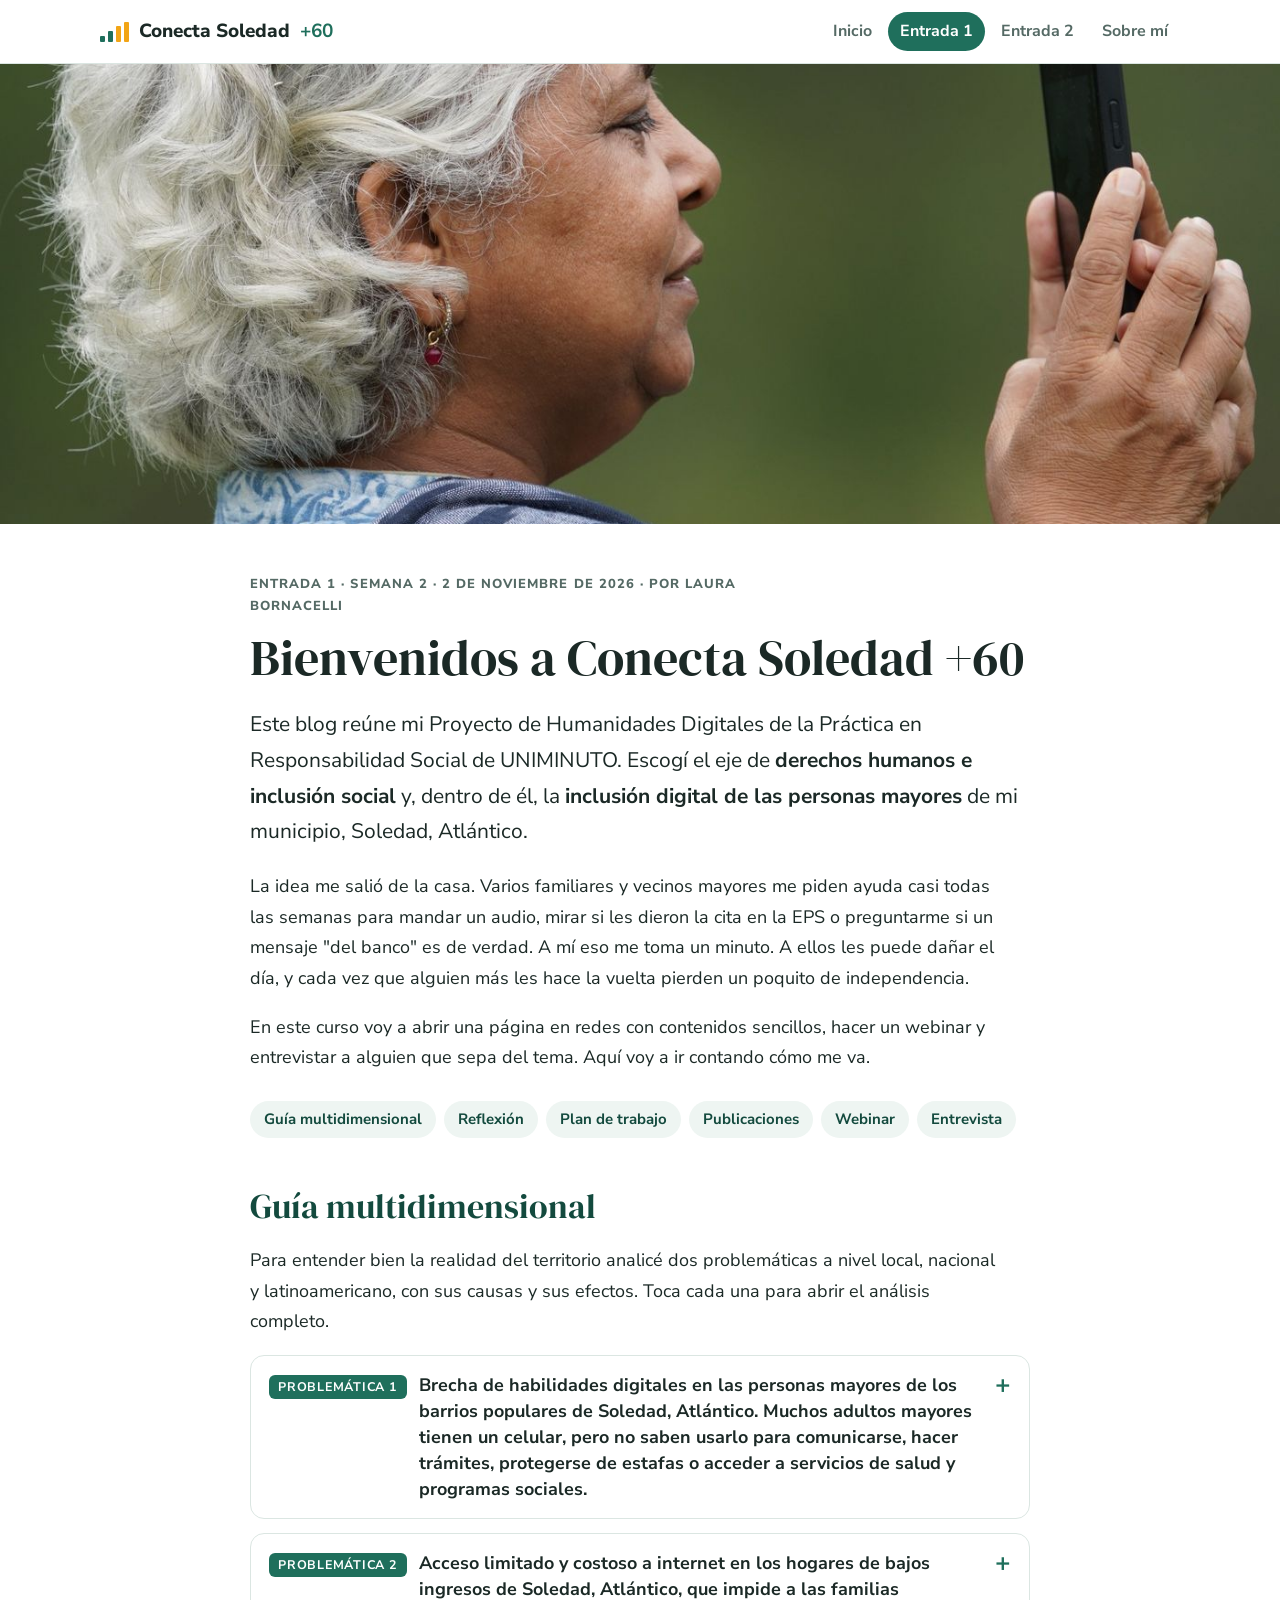
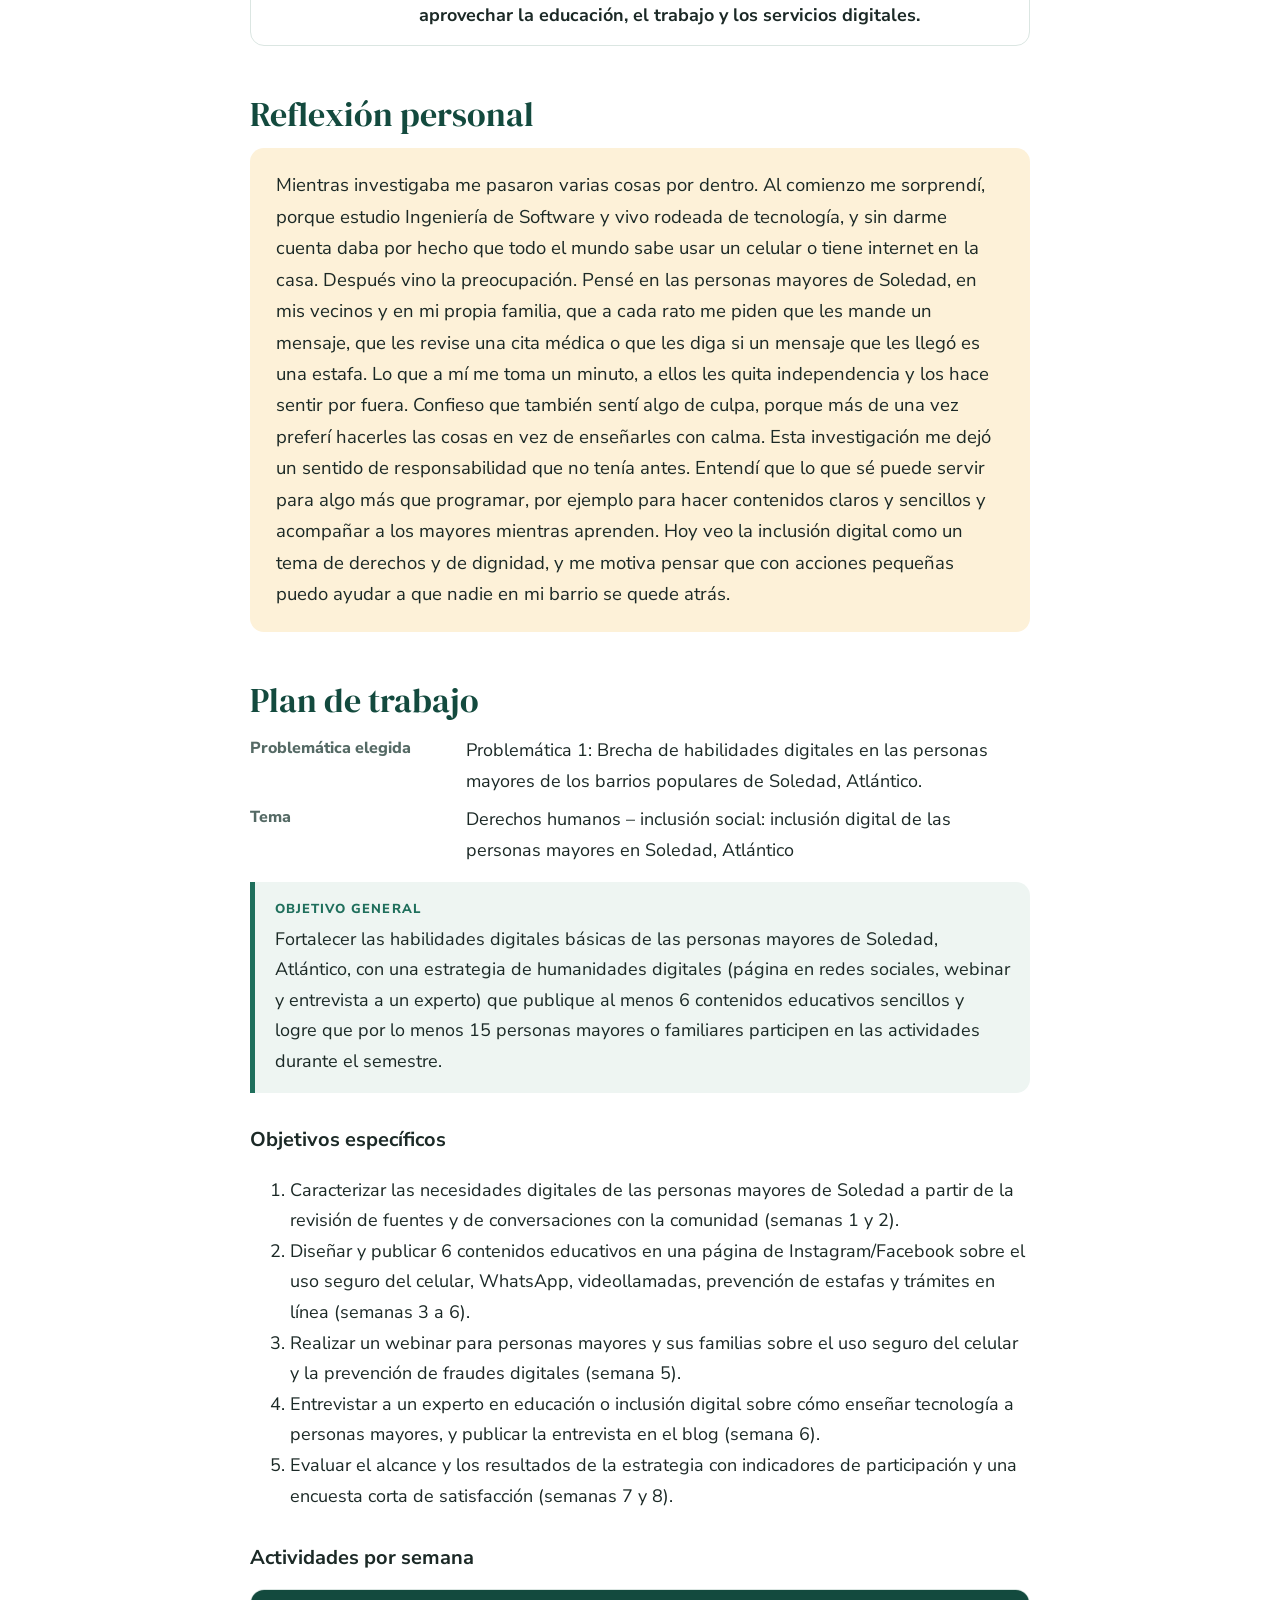
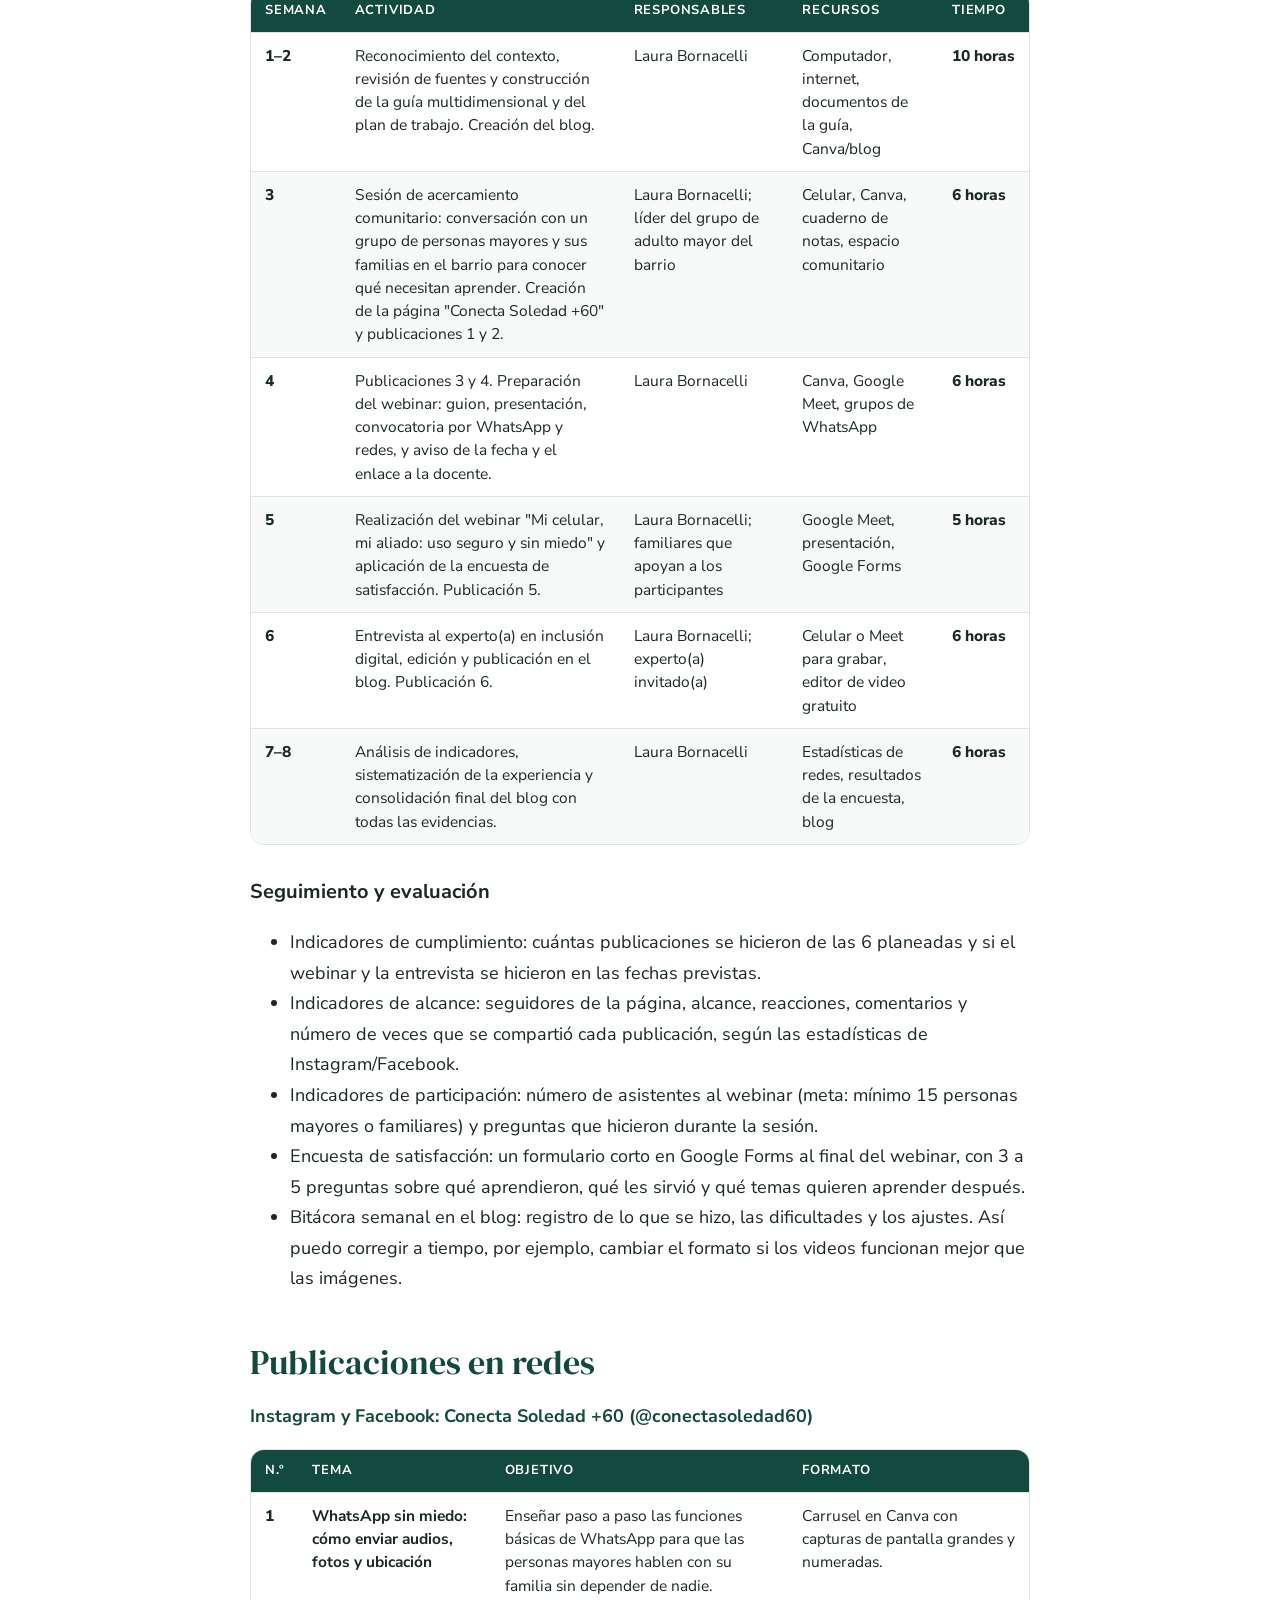
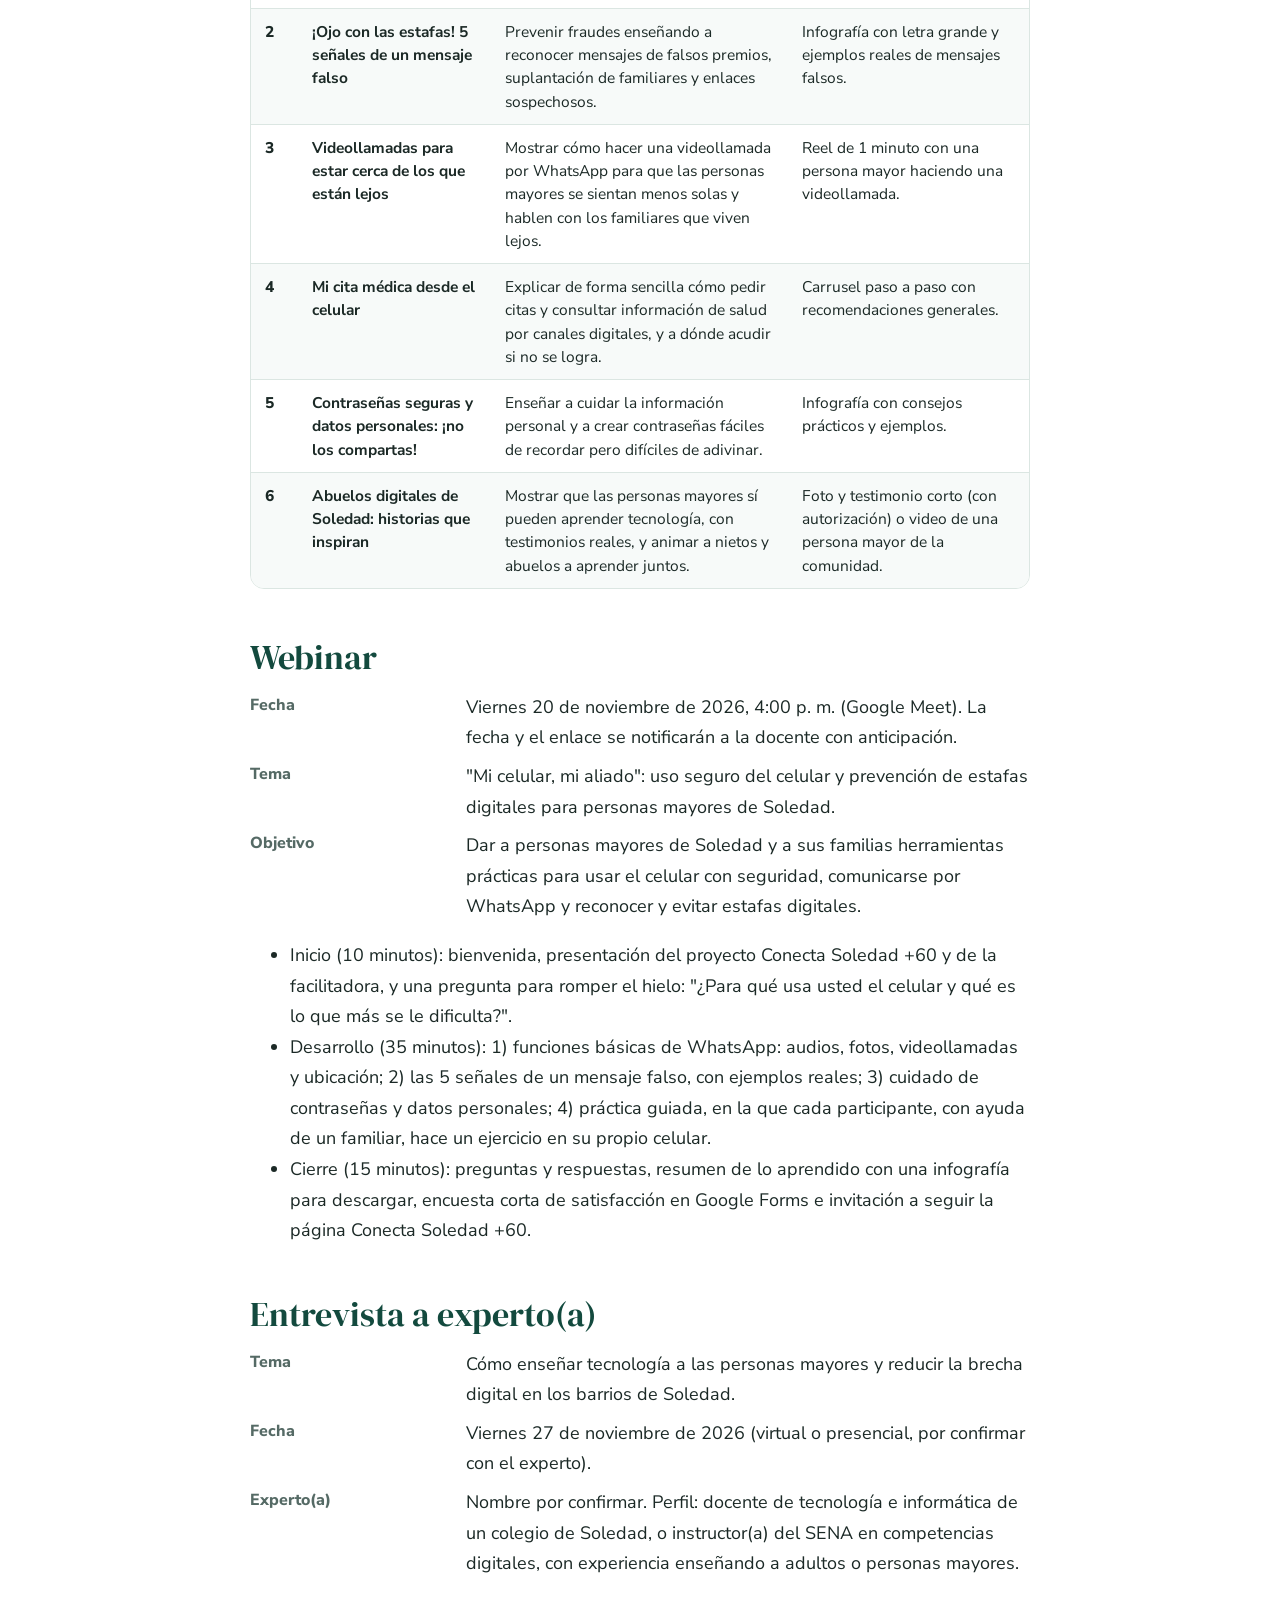
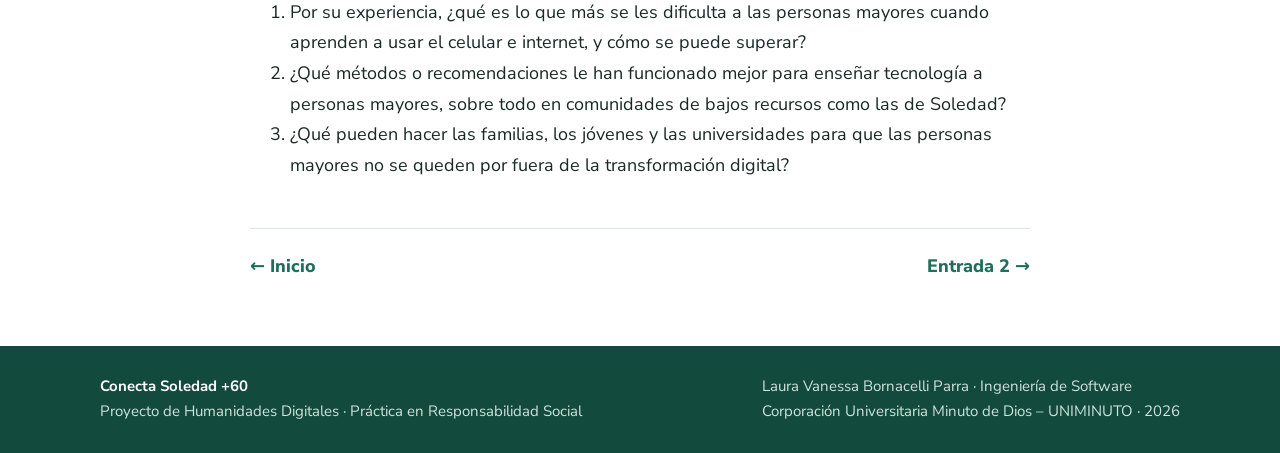
==== commit 27424c26: "Add files via upload" ====
--- a/entrada-1.html
+++ b/entrada-1.html
@@ -5,7 +5,7 @@
 <meta name="viewport" content="width=device-width, initial-scale=1">
 <title>Entrada 1 · Conecta Soledad +60</title>
 <meta name="description" content="Presentación del proyecto, guía multidimensional y plan de trabajo.">
-<link rel="icon" href="img/avatar-laura.svg">
+<link rel="icon" href="avatar-laura.svg">
 <link rel="preconnect" href="https://fonts.googleapis.com">
 <link rel="preconnect" href="https://fonts.gstatic.com" crossorigin>
 <link rel="stylesheet" href="https://fonts.googleapis.com/css2?family=DM+Serif+Display&family=Nunito+Sans:opsz,wght@6..12,400;6..12,600;6..12,700;6..12,800&display=swap">
@@ -14,7 +14,7 @@
 <body><header class="topbar"><div class="container topbar-in">
 <a class="logo" href="index.html"><span class="signal" aria-hidden="true"><i></i><i></i><i></i><i></i></span>Conecta Soledad <b>+60</b></a>
 <nav aria-label="Principal"><a href="index.html">Inicio</a><a href="entrada-1.html" aria-current="page">Entrada 1</a><a href="entrada-2.html">Entrada 2</a><a href="index.html#sobre-mi">Sobre mí</a></nav></div></header>
-<header class="post-hero"><img src="img/adulta-mayor-celular.jpg" alt="Mujer mayor sonriendo mientras toma una foto con su celular"></header>
+<header class="post-hero"><img src="adulta-mayor-celular.jpg" alt="Mujer mayor sonriendo mientras toma una foto con su celular"></header>
 <main class="container post">
   <p class="meta">Entrada 1 · Semana 2 · 2 de noviembre de 2026 · Por Laura Bornacelli</p>
   <h1 class="post-title">Bienvenidos a Conecta Soledad +60</h1>
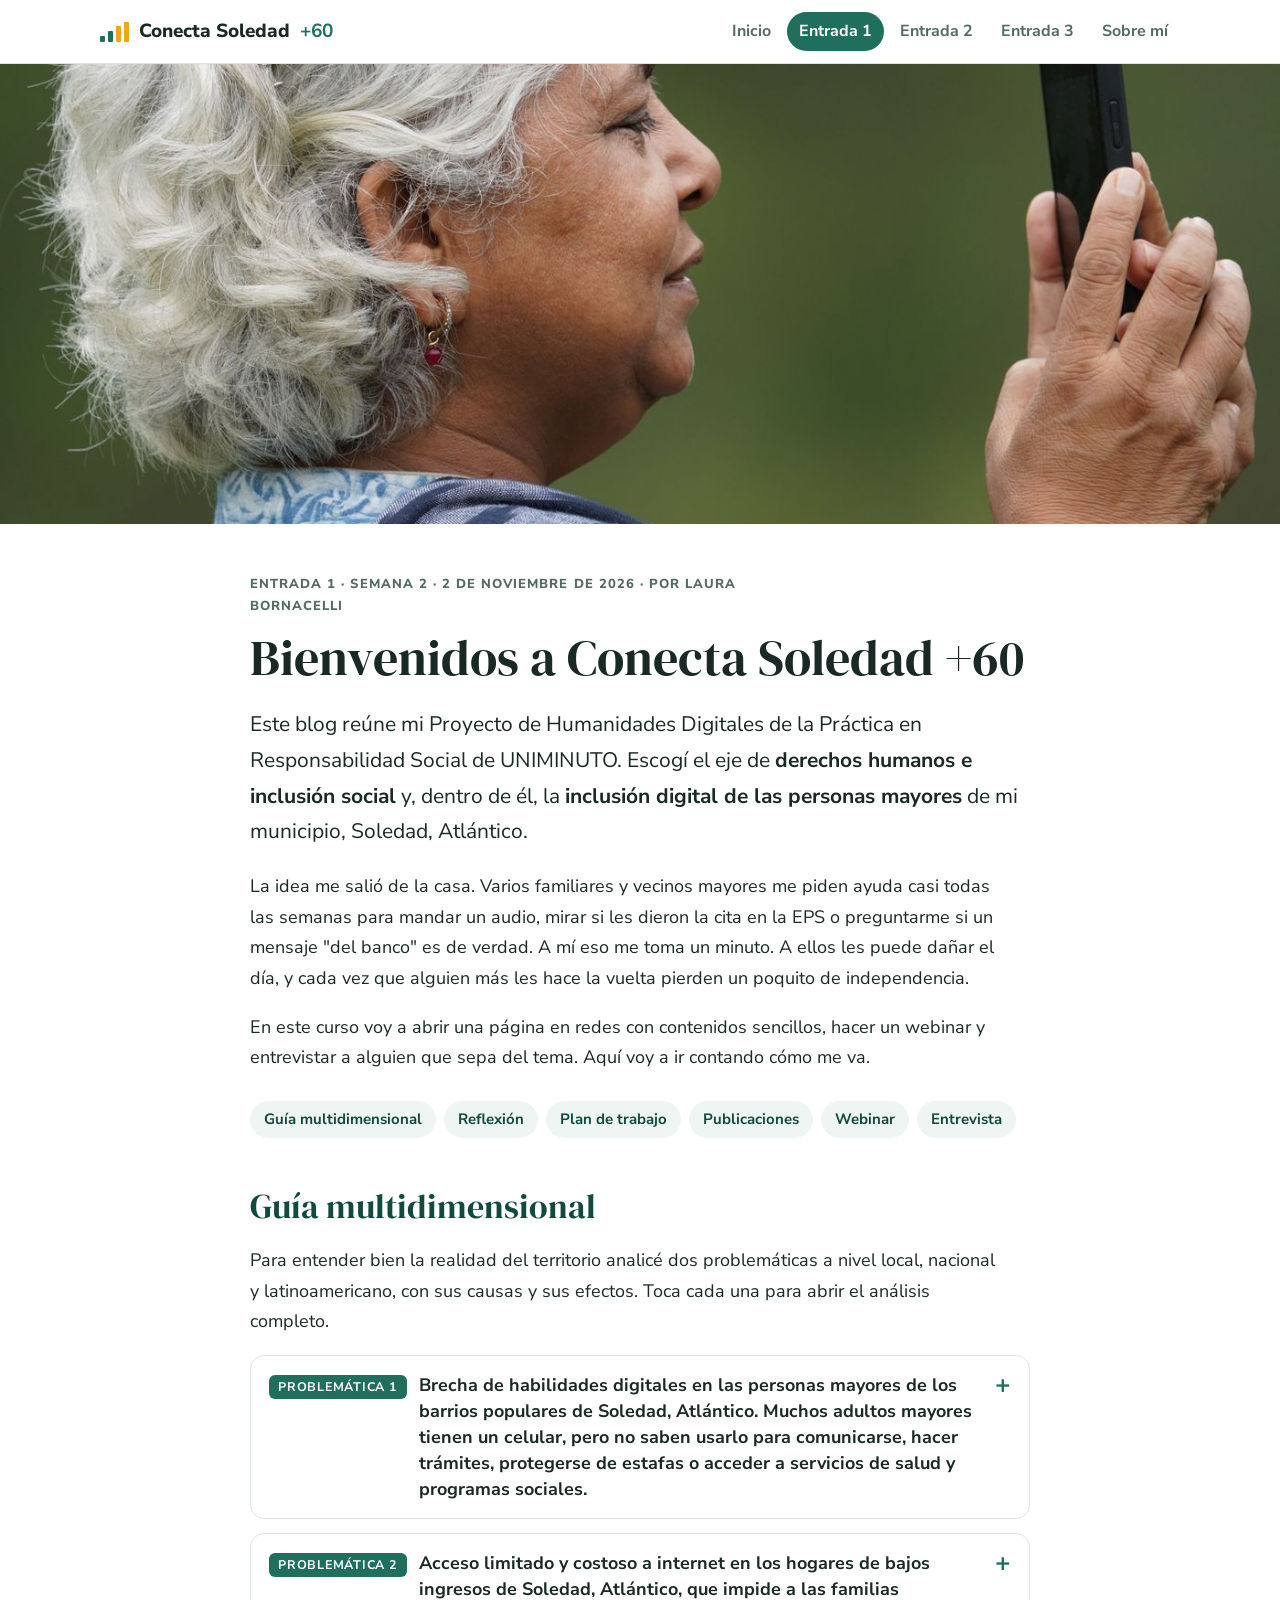
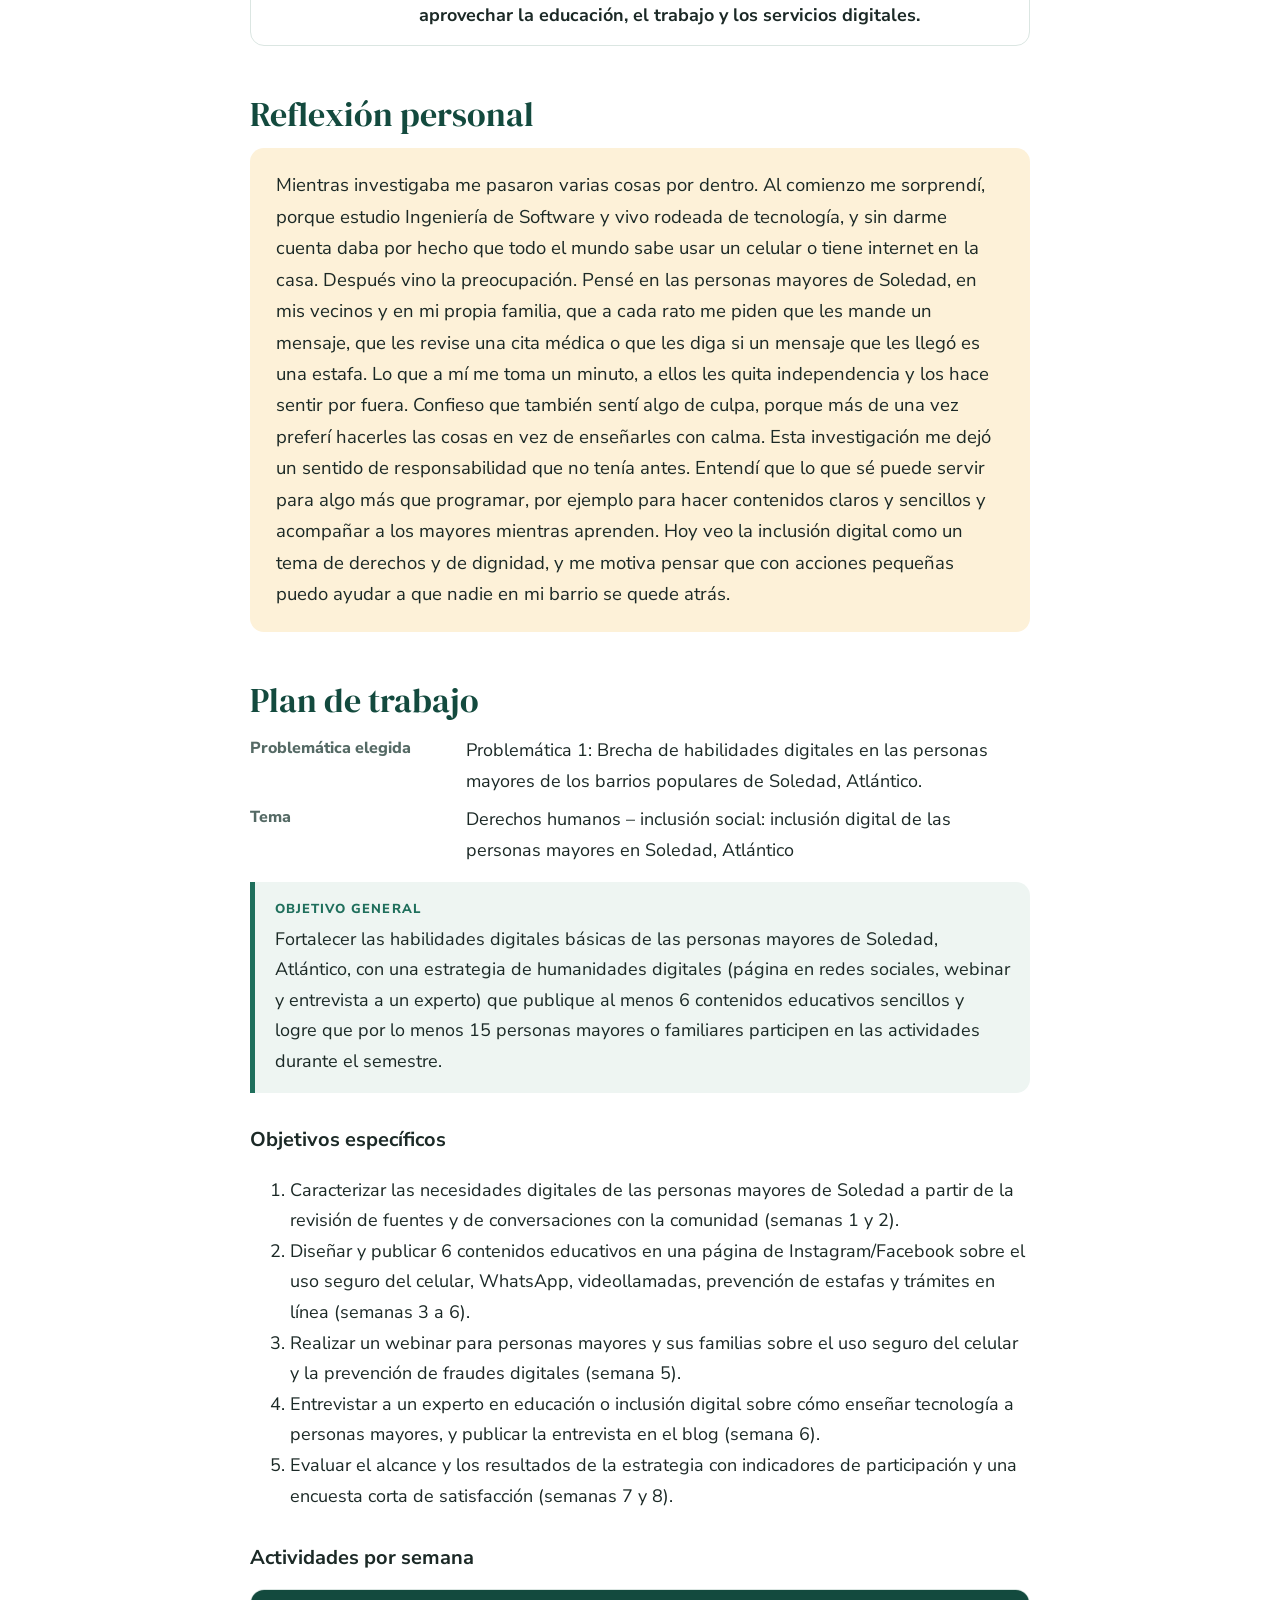
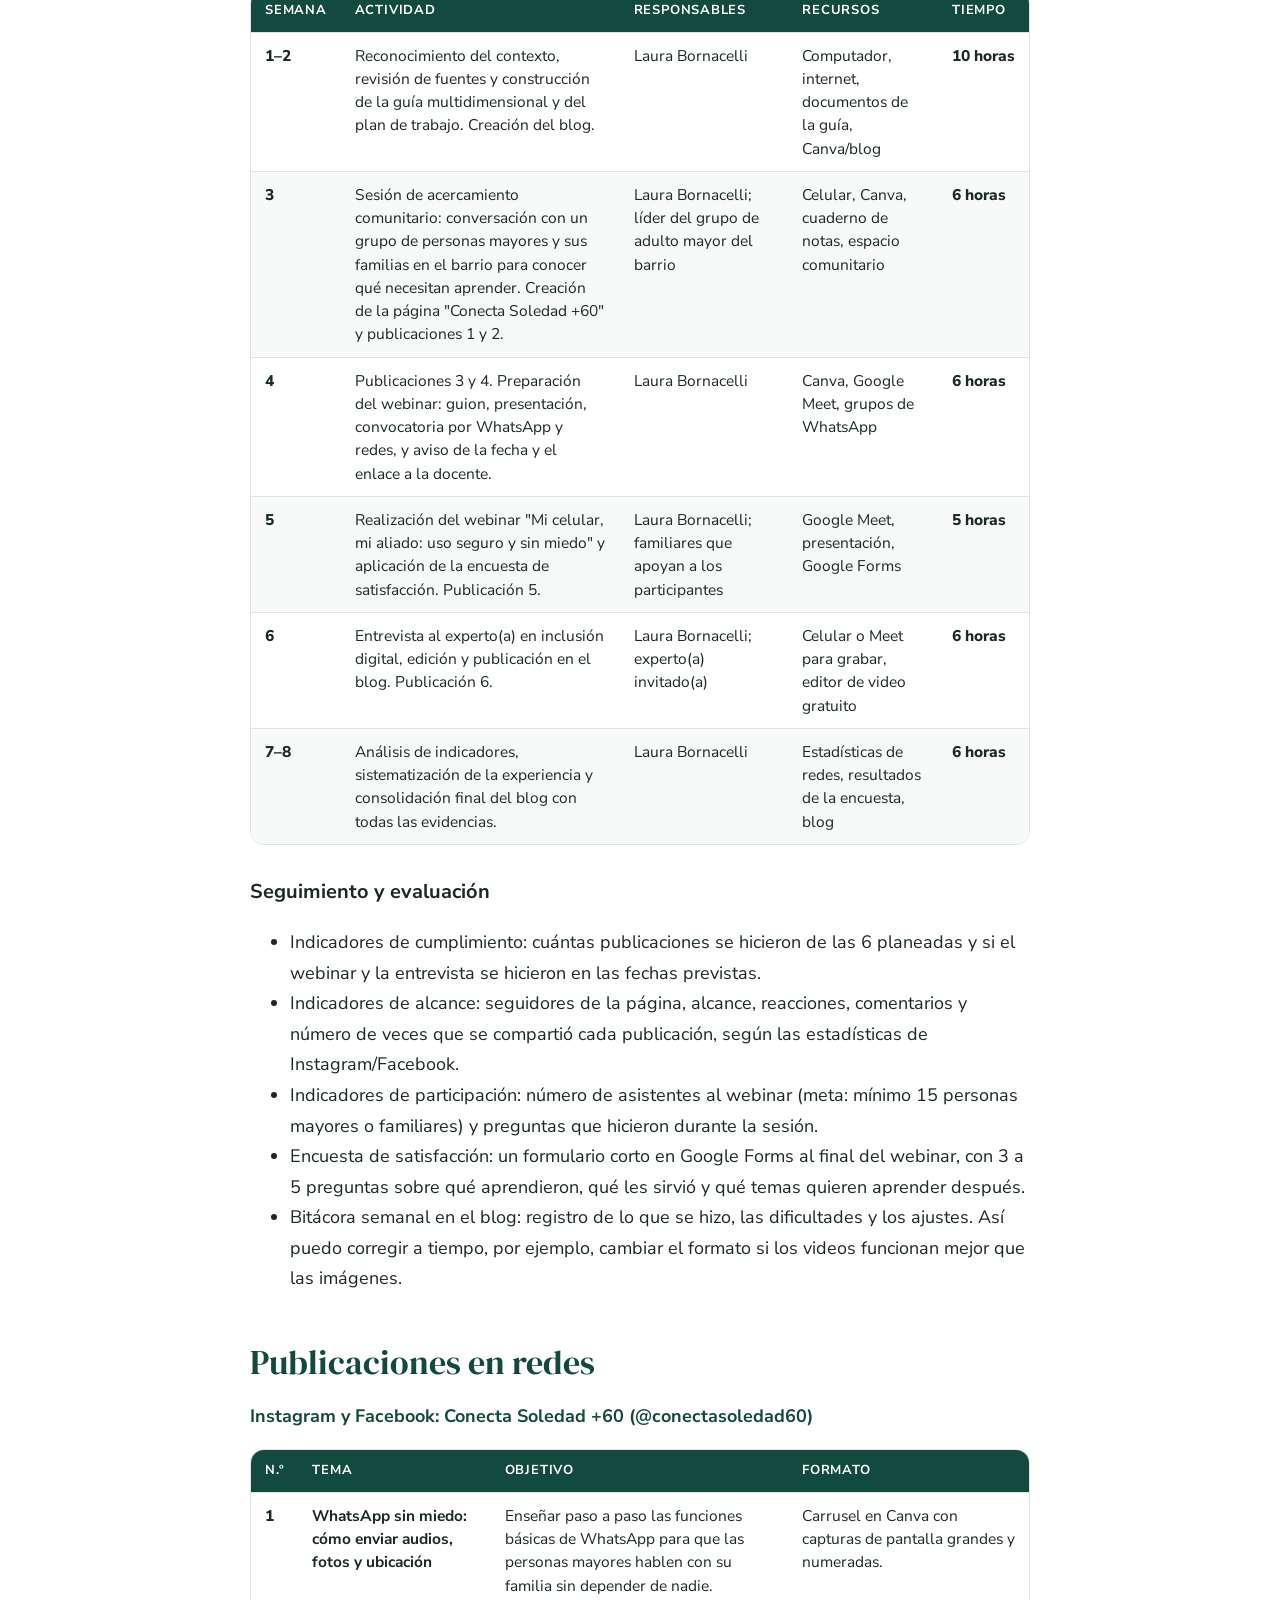
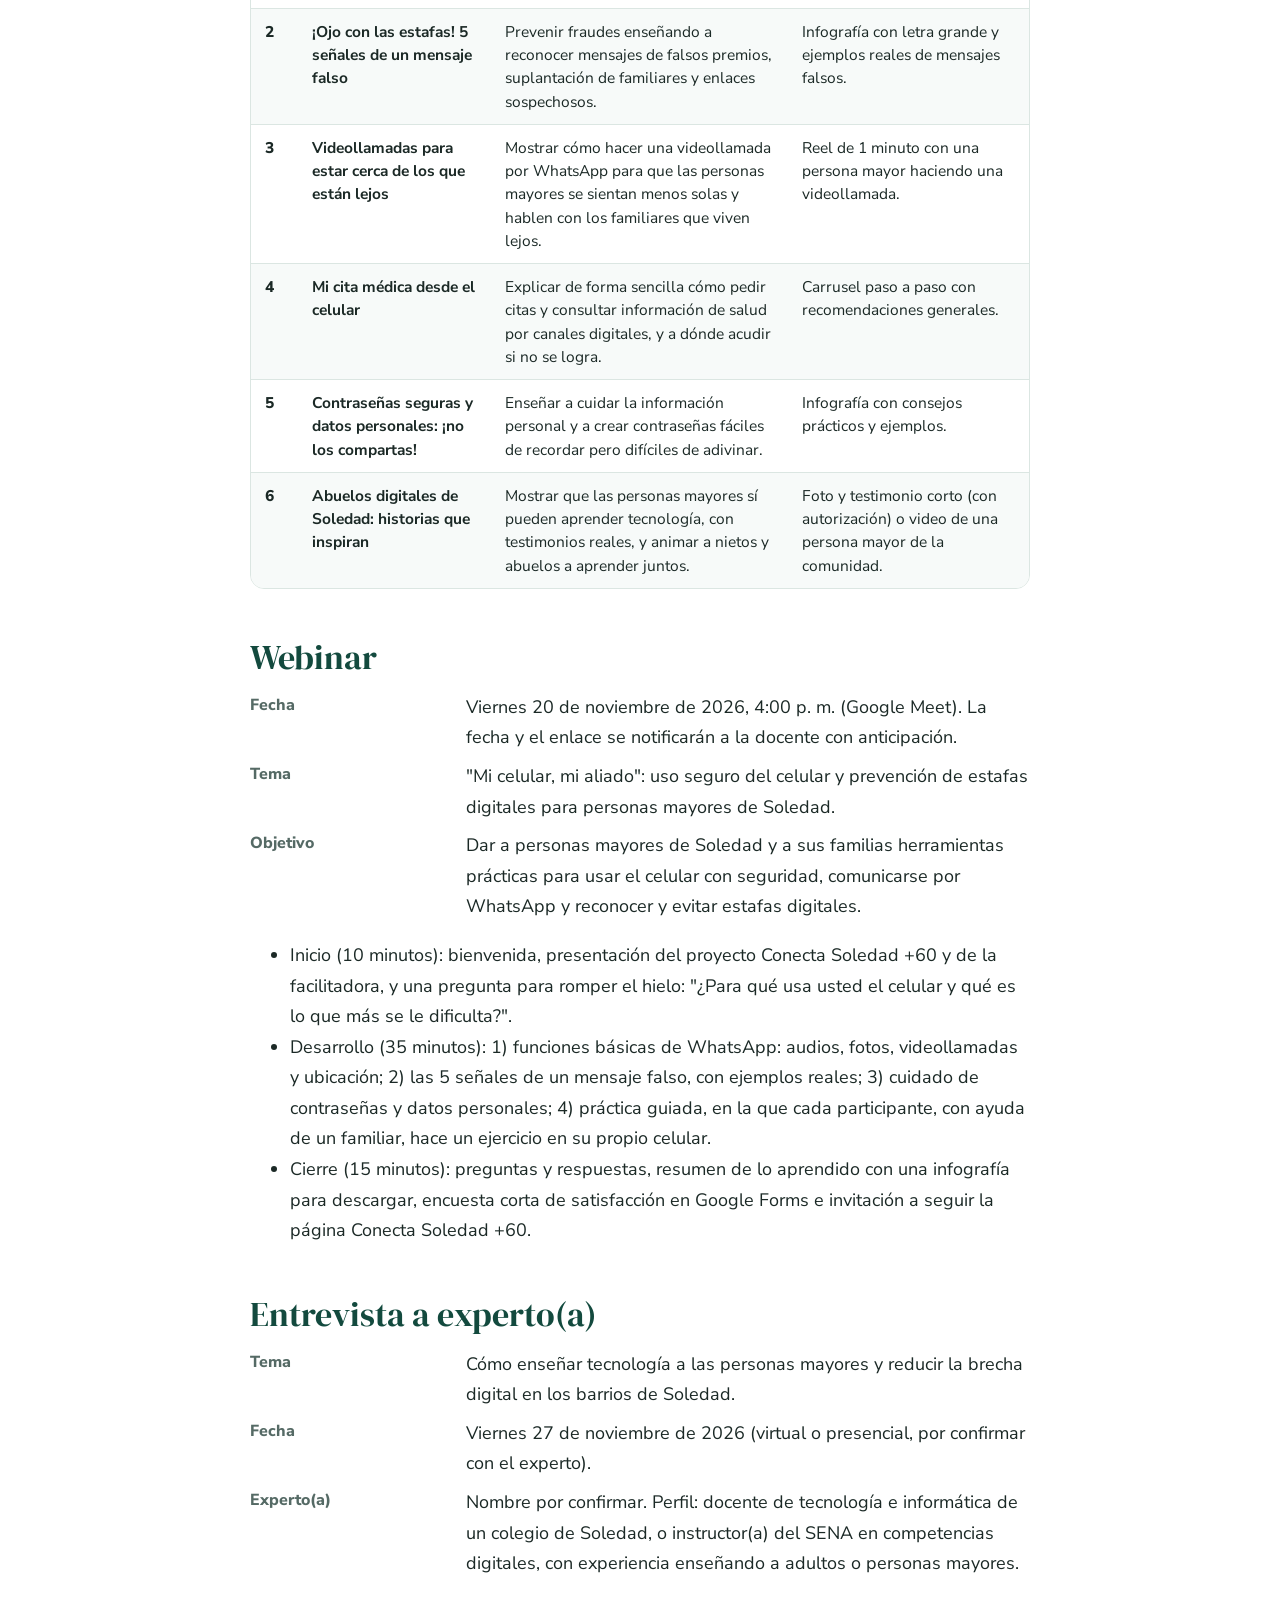
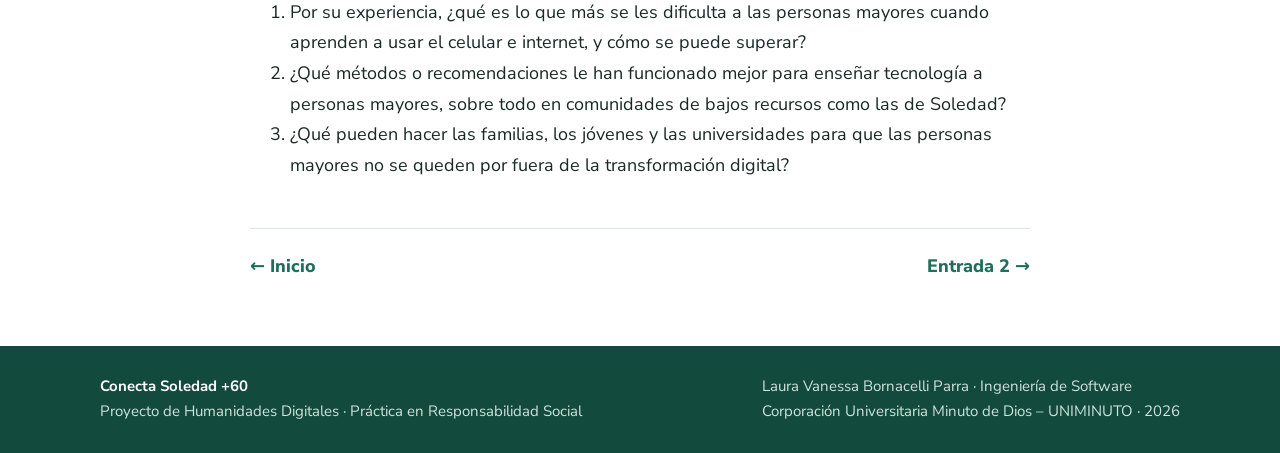
==== commit 35038f83: "entrada 3" ====
--- a/entrada-1.html
+++ b/entrada-1.html
@@ -5,7 +5,7 @@
 <meta name="viewport" content="width=device-width, initial-scale=1">
 <title>Entrada 1 · Conecta Soledad +60</title>
 <meta name="description" content="Presentación del proyecto, guía multidimensional y plan de trabajo.">
-<link rel="icon" href="avatar-laura.svg">
+<link rel="icon" href="avatar-laura.png">
 <link rel="preconnect" href="https://fonts.googleapis.com">
 <link rel="preconnect" href="https://fonts.gstatic.com" crossorigin>
 <link rel="stylesheet" href="https://fonts.googleapis.com/css2?family=DM+Serif+Display&family=Nunito+Sans:opsz,wght@6..12,400;6..12,600;6..12,700;6..12,800&display=swap">
@@ -13,7 +13,7 @@
 </head>
 <body><header class="topbar"><div class="container topbar-in">
 <a class="logo" href="index.html"><span class="signal" aria-hidden="true"><i></i><i></i><i></i><i></i></span>Conecta Soledad <b>+60</b></a>
-<nav aria-label="Principal"><a href="index.html">Inicio</a><a href="entrada-1.html" aria-current="page">Entrada 1</a><a href="entrada-2.html">Entrada 2</a><a href="index.html#sobre-mi">Sobre mí</a></nav></div></header>
+<nav aria-label="Principal"><a href="index.html">Inicio</a><a href="entrada-1.html" aria-current="page">Entrada 1</a><a href="entrada-2.html">Entrada 2</a><a href="entrada-3.html">Entrada 3</a><a href="index.html#sobre-mi">Sobre mí</a></nav></div></header>
 <header class="post-hero"><img src="adulta-mayor-celular.jpg" alt="Mujer mayor sonriendo mientras toma una foto con su celular"></header>
 <main class="container post">
   <p class="meta">Entrada 1 · Semana 2 · 2 de noviembre de 2026 · Por Laura Bornacelli</p>
--- a/styles.css
+++ b/styles.css
@@ -61,8 +61,12 @@
 .section-title { font-family: var(--display); font-weight: 400; font-size: clamp(30px, 4vw, 40px); margin: 0 0 22px; }
 
 /* Tarjetas de entradas */
-.cards { display: grid; grid-template-columns: repeat(2, minmax(0, 1fr)); gap: 22px; }
-@media (max-width: 720px) { .cards { grid-template-columns: 1fr; } }
+.cards { display: grid; grid-template-columns: repeat(3, minmax(0, 1fr)); gap: 22px; }
+.card.wide { grid-column: 1 / -1; }
+.upcoming { display: grid; grid-template-columns: repeat(3, minmax(0, 1fr)); gap: 22px; margin-top: 6px; }
+.upcoming h3 { font-size: 22px; }
+@media (max-width: 900px) { .cards { grid-template-columns: repeat(2, minmax(0, 1fr)); } }
+@media (max-width: 720px) { .cards, .upcoming { grid-template-columns: 1fr; } }
 .card { display: flex; flex-direction: column; background: var(--white); border: 1px solid var(--line); border-radius: var(--radius); overflow: hidden; text-decoration: none; color: var(--ink); transition: transform .2s ease, box-shadow .2s ease; }
 a.card:hover { transform: translateY(-4px); box-shadow: 0 14px 30px rgba(19,74,62,.14); }
 .card img { aspect-ratio: 16 / 10; object-fit: cover; width: 100%; }
@@ -153,3 +157,19 @@
   .topbar nav a { padding: 5px 9px; font-size: 15px; }
 }
 @media (prefers-reduced-motion: reduce) { html { scroll-behavior: auto; } a.card { transition: none; } }
+
+/* Entrada 3: ODS */
+.ods-grid { display: grid; grid-template-columns: repeat(3, minmax(0, 1fr)); gap: 12px; margin: 22px 0; }
+.ods { color: #fff; border-radius: 10px; padding: 14px 14px 16px; display: flex; flex-direction: column; gap: 4px; min-height: 120px; }
+.ods b { font-family: var(--display); font-weight: 400; font-size: 40px; line-height: 1; }
+.ods span { font-weight: 800; font-size: 15px; line-height: 1.3; }
+.ods small { font-size: 12.5px; text-transform: uppercase; letter-spacing: .06em; opacity: .9; font-weight: 700; }
+.ods-3 { background: #4C9F38; } .ods-4 { background: #C5192D; } .ods-9 { background: #FD6925; }
+.ods-10 { background: #DD1367; } .ods-16 { background: #00689D; } .ods-17 { background: #19486A; }
+.ods-block { border: 1px solid var(--line); border-radius: var(--radius); padding: 6px 22px 18px; margin: 18px 0; border-top: 6px solid var(--c, var(--green)); }
+.ods-block h3 { margin-top: 18px; }
+.meta-quote { background: var(--mint); border-radius: 10px; padding: 12px 16px; font-size: 16.5px; margin: 10px 0 14px; }
+.meta-quote strong { color: var(--green-dark); }
+.pullquote { font-family: var(--display); font-size: clamp(24px, 3.2vw, 30px); line-height: 1.3; color: var(--green-dark); border-left: 5px solid var(--sun); padding: 4px 0 4px 20px; margin: 30px 0; }
+
+@media (max-width: 560px) { .ods-grid { grid-template-columns: repeat(2, minmax(0, 1fr)); } }
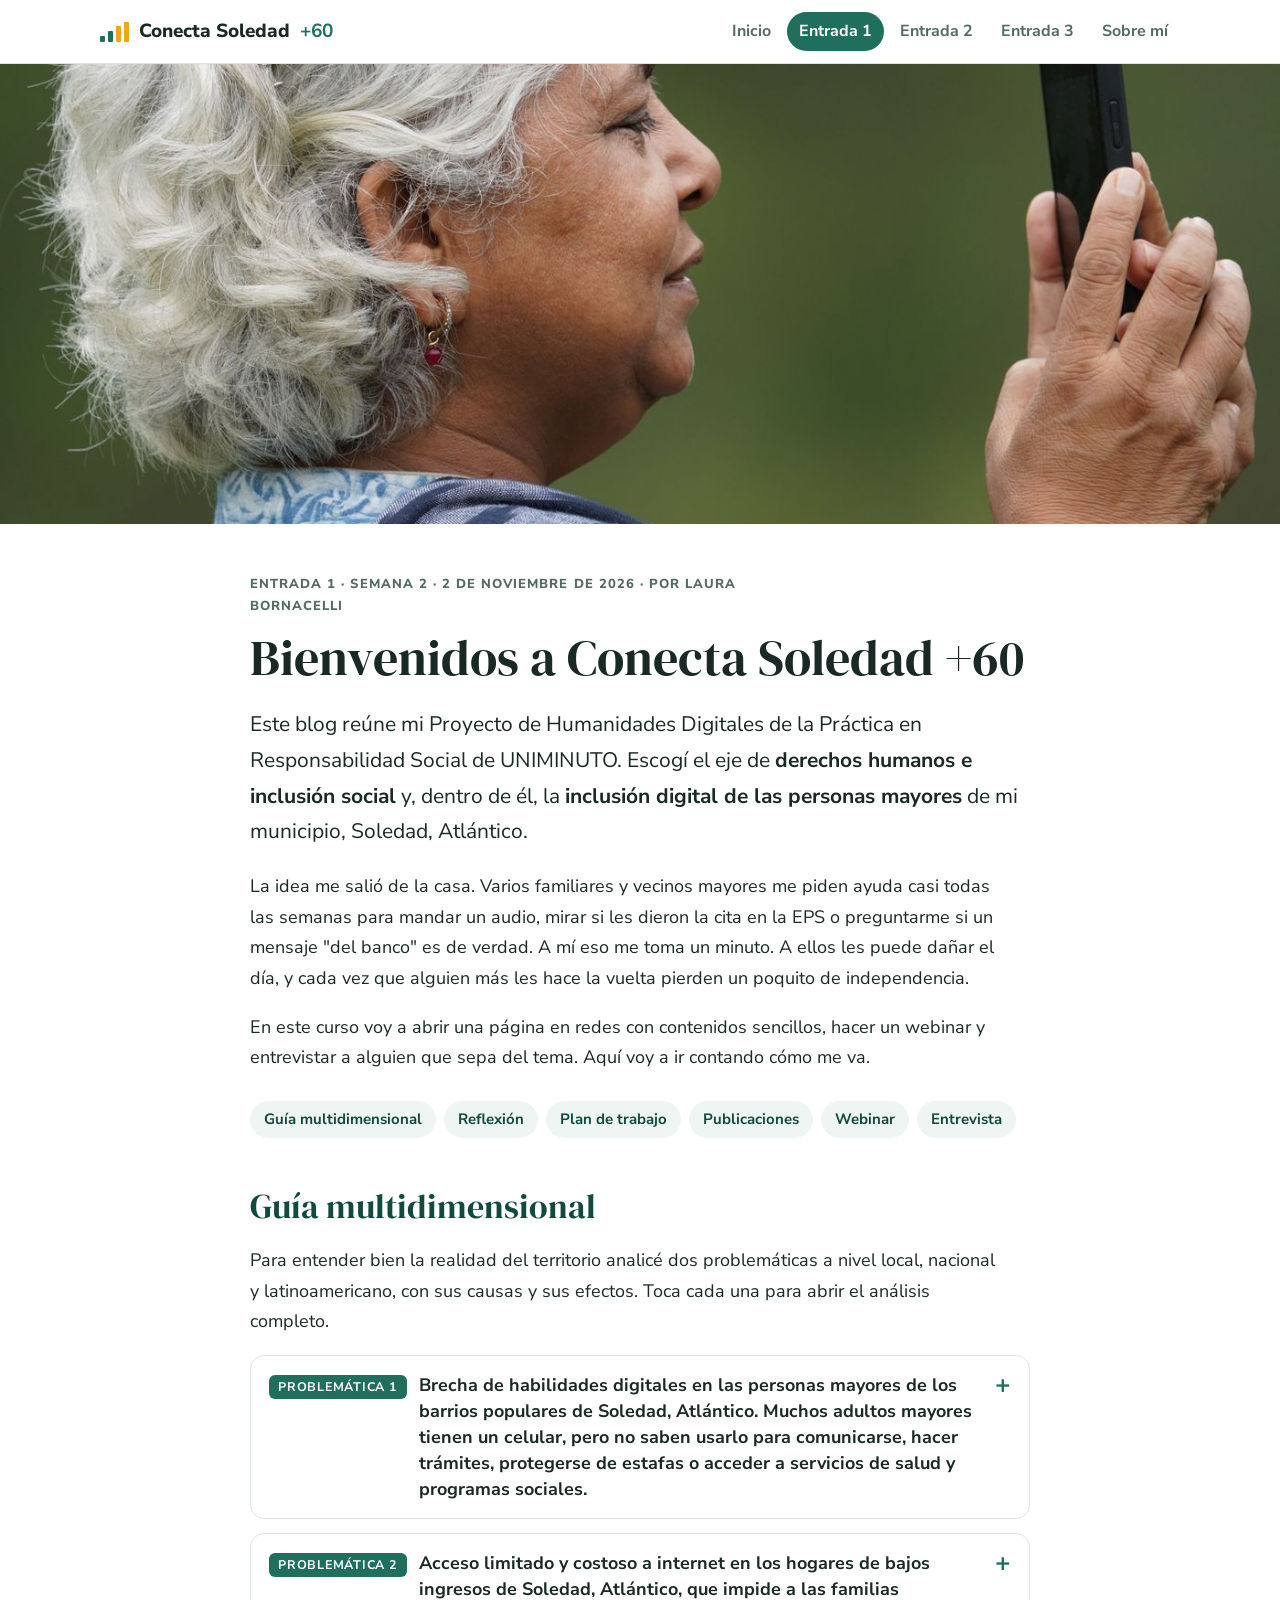
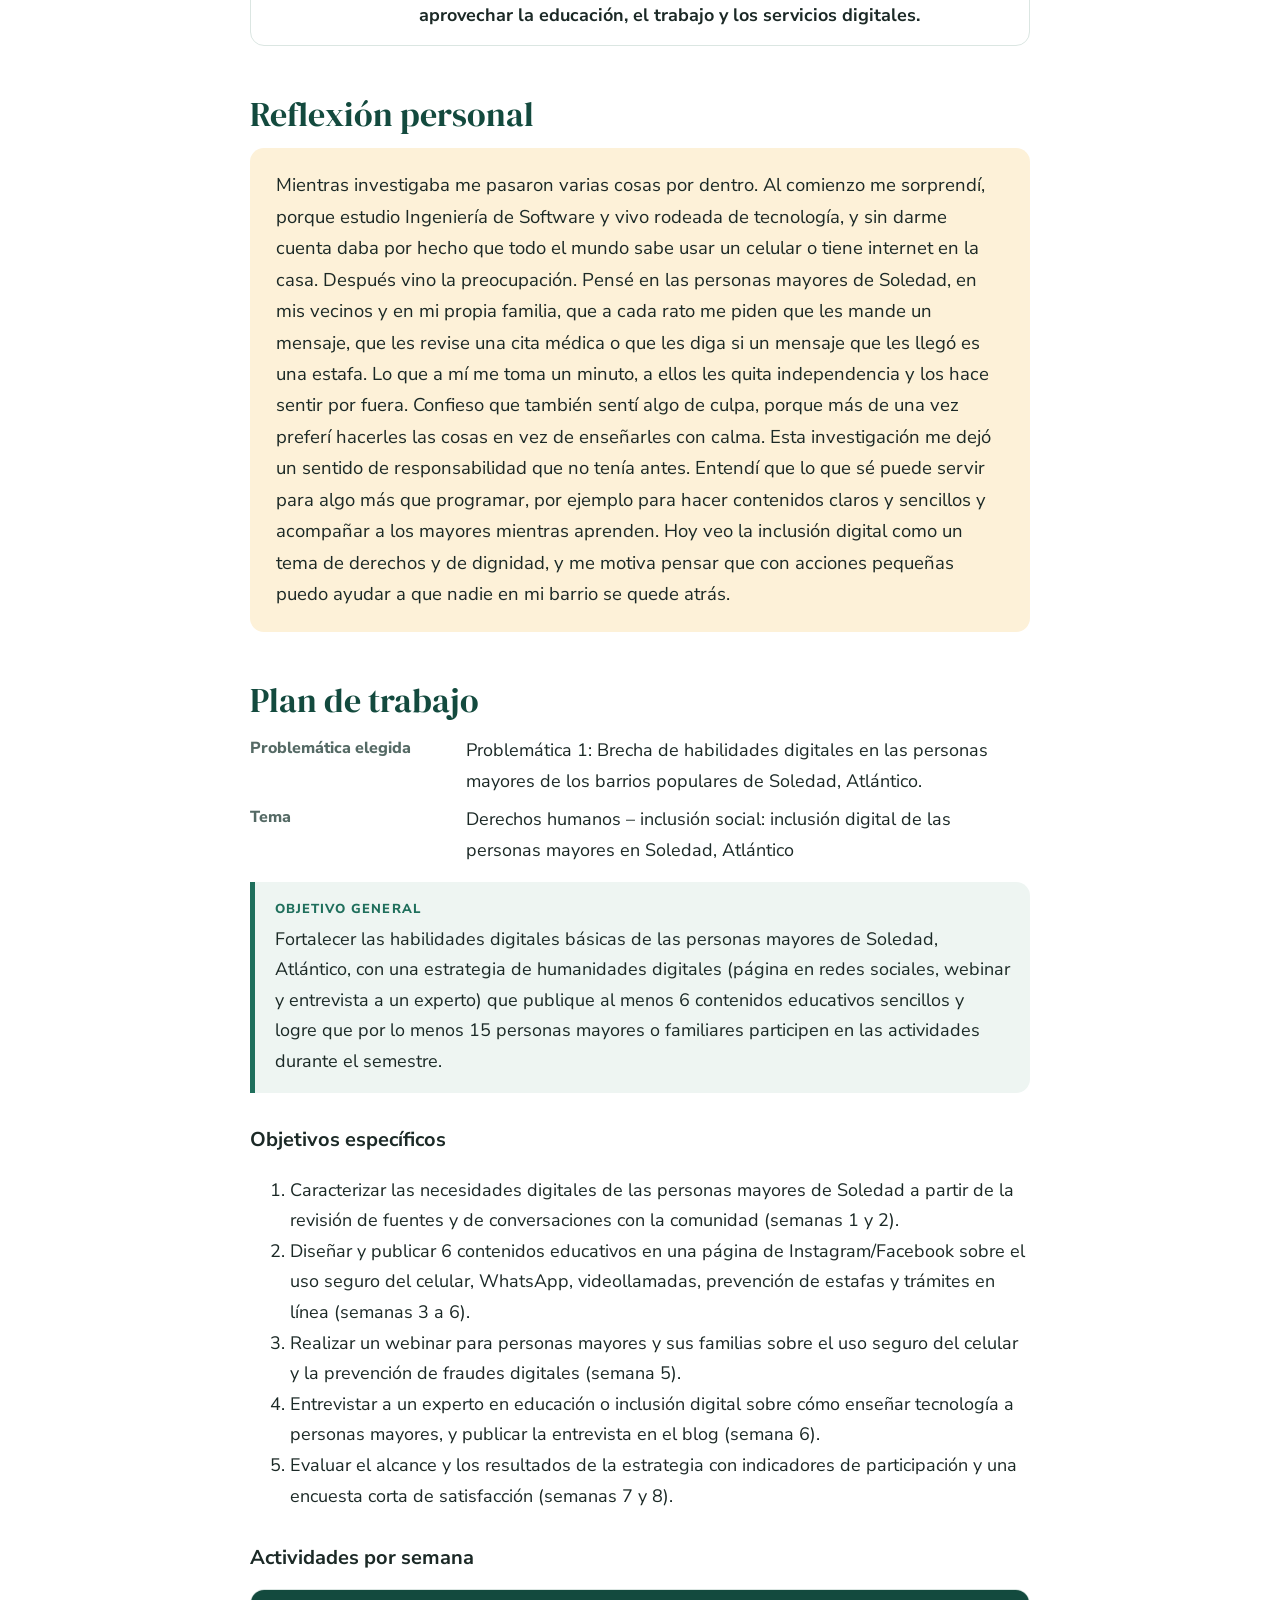
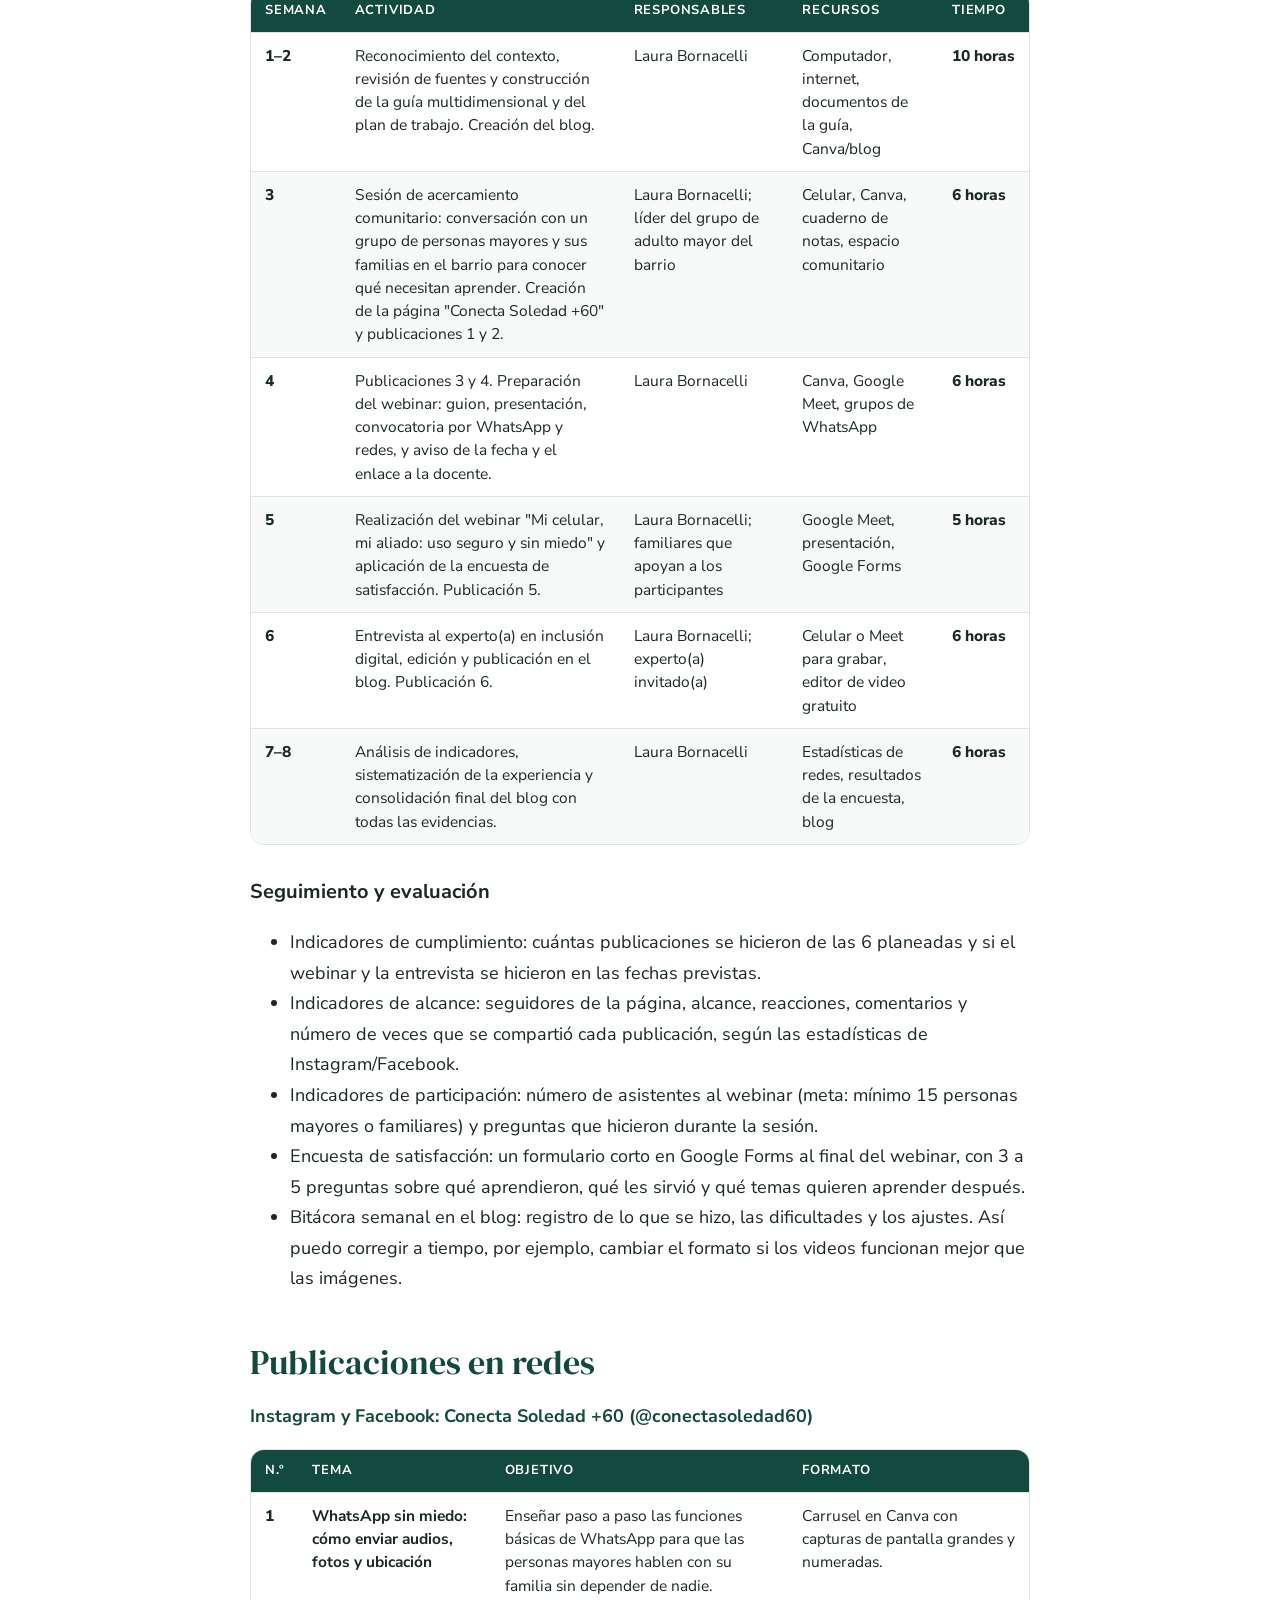
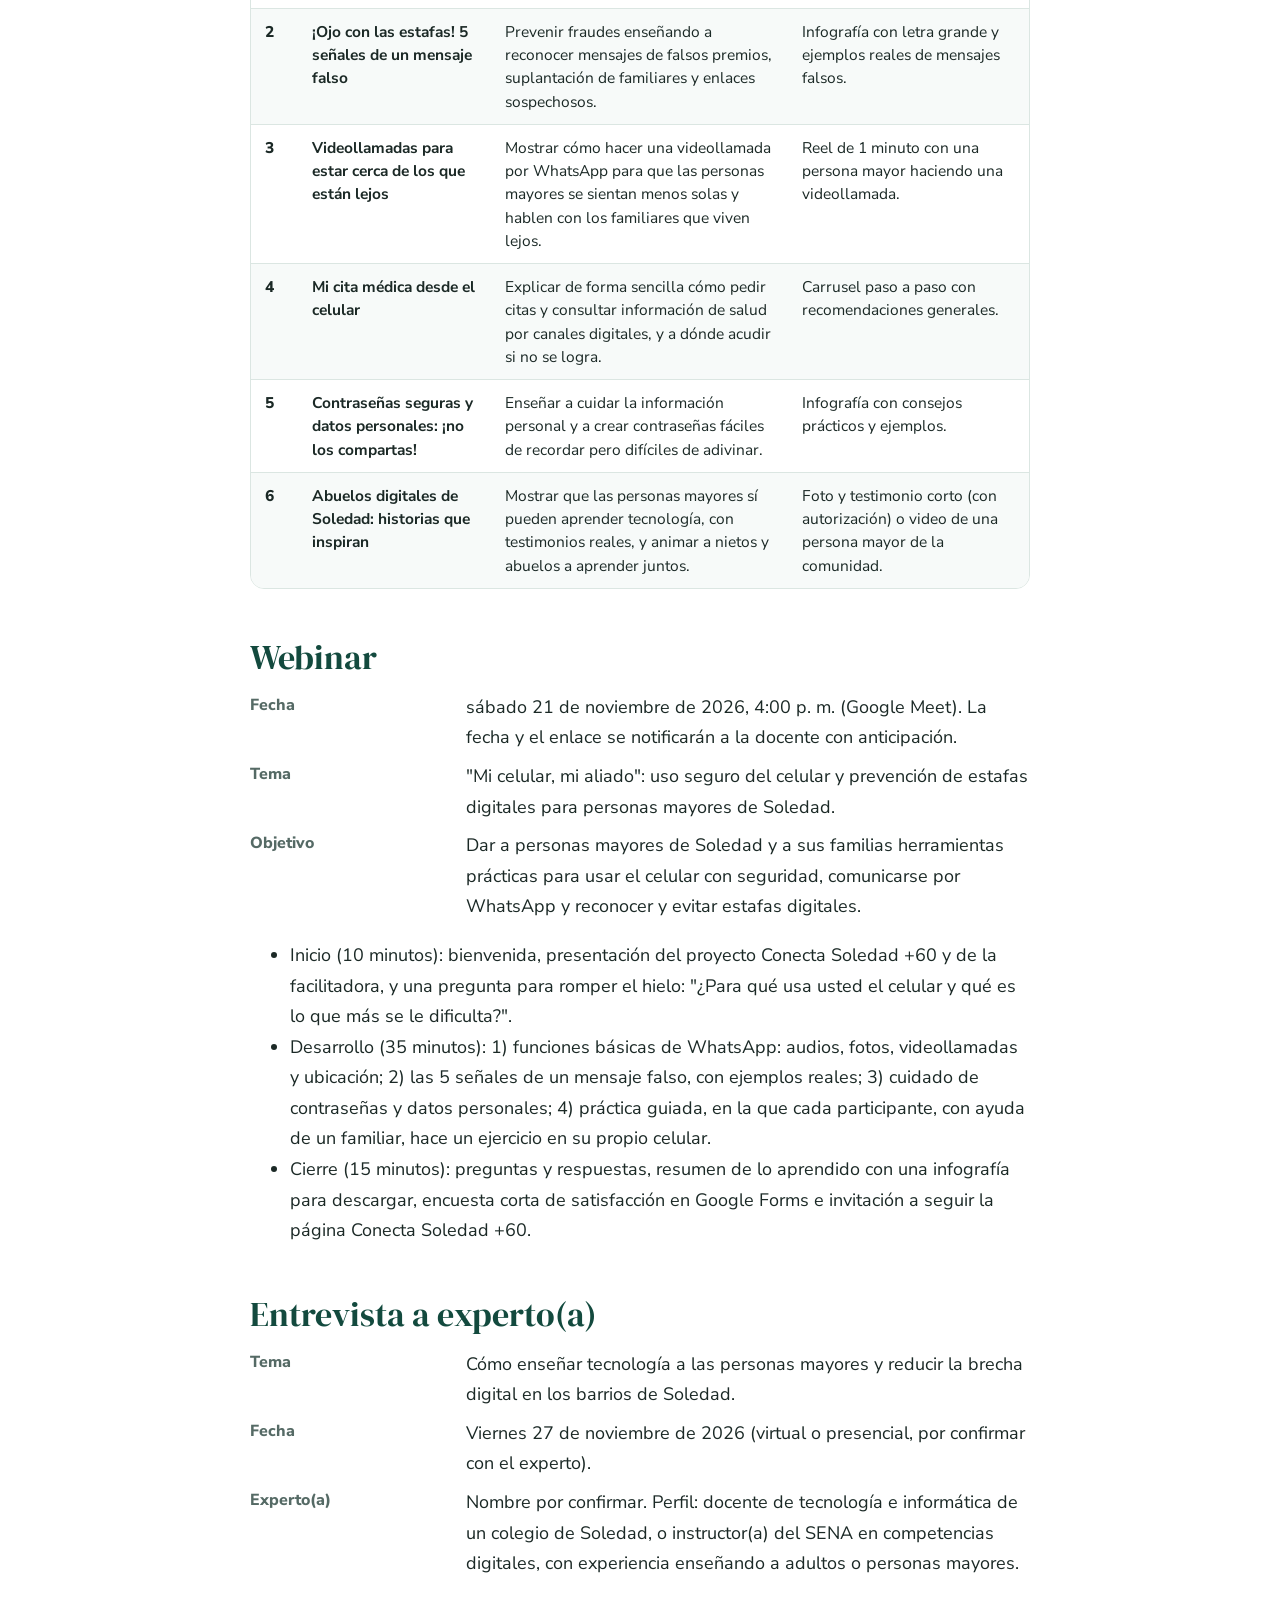
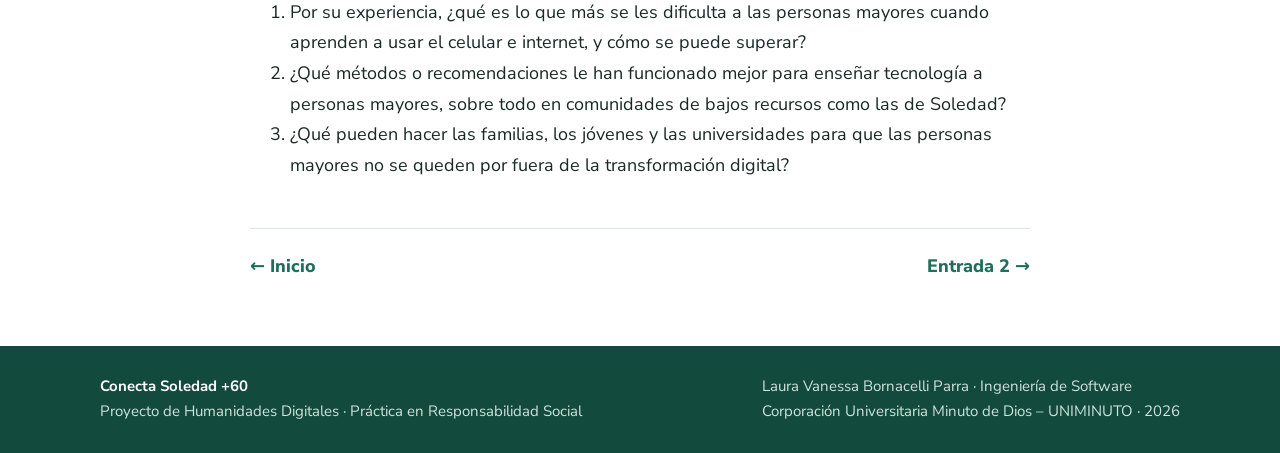
==== commit 4af52afa: "fechas eventos" ====
--- a/entrada-1.html
+++ b/entrada-1.html
@@ -144,7 +144,7 @@
 <tr><td class='num'>6</td><td><strong>Abuelos digitales de Soledad: historias que inspiran</strong></td><td>Mostrar que las personas mayores sí pueden aprender tecnología, con testimonios reales, y animar a nietos y abuelos a aprender juntos.</td><td>Foto y testimonio corto (con autorización) o video de una persona mayor de la comunidad.</td></tr></tbody></table></div>
 
   <h2 id="webinar">Webinar</h2>
-  <dl class="kv"><dt>Fecha</dt><dd>Viernes 20 de noviembre de 2026, 4:00 p. m. (Google Meet). La fecha y el enlace se notificarán a la docente con anticipación.</dd><dt>Tema</dt><dd>&quot;Mi celular, mi aliado&quot;: uso seguro del celular y prevención de estafas digitales para personas mayores de Soledad.</dd><dt>Objetivo</dt><dd>Dar a personas mayores de Soledad y a sus familias herramientas prácticas para usar el celular con seguridad, comunicarse por WhatsApp y reconocer y evitar estafas digitales.</dd></dl>
+  <dl class="kv"><dt>Fecha</dt><dd>sábado 21 de noviembre de 2026, 4:00 p. m. (Google Meet). La fecha y el enlace se notificarán a la docente con anticipación.</dd><dt>Tema</dt><dd>&quot;Mi celular, mi aliado&quot;: uso seguro del celular y prevención de estafas digitales para personas mayores de Soledad.</dd><dt>Objetivo</dt><dd>Dar a personas mayores de Soledad y a sus familias herramientas prácticas para usar el celular con seguridad, comunicarse por WhatsApp y reconocer y evitar estafas digitales.</dd></dl>
   <ul class="steps"><li>Inicio (10 minutos): bienvenida, presentación del proyecto Conecta Soledad +60 y de la facilitadora, y una pregunta para romper el hielo: &quot;¿Para qué usa usted el celular y qué es lo que más se le dificulta?&quot;.</li>
 <li>Desarrollo (35 minutos): 1) funciones básicas de WhatsApp: audios, fotos, videollamadas y ubicación; 2) las 5 señales de un mensaje falso, con ejemplos reales; 3) cuidado de contraseñas y datos personales; 4) práctica guiada, en la que cada participante, con ayuda de un familiar, hace un ejercicio en su propio celular.</li>
 <li>Cierre (15 minutos): preguntas y respuestas, resumen de lo aprendido con una infografía para descargar, encuesta corta de satisfacción en Google Forms e invitación a seguir la página Conecta Soledad +60.</li></ul>
